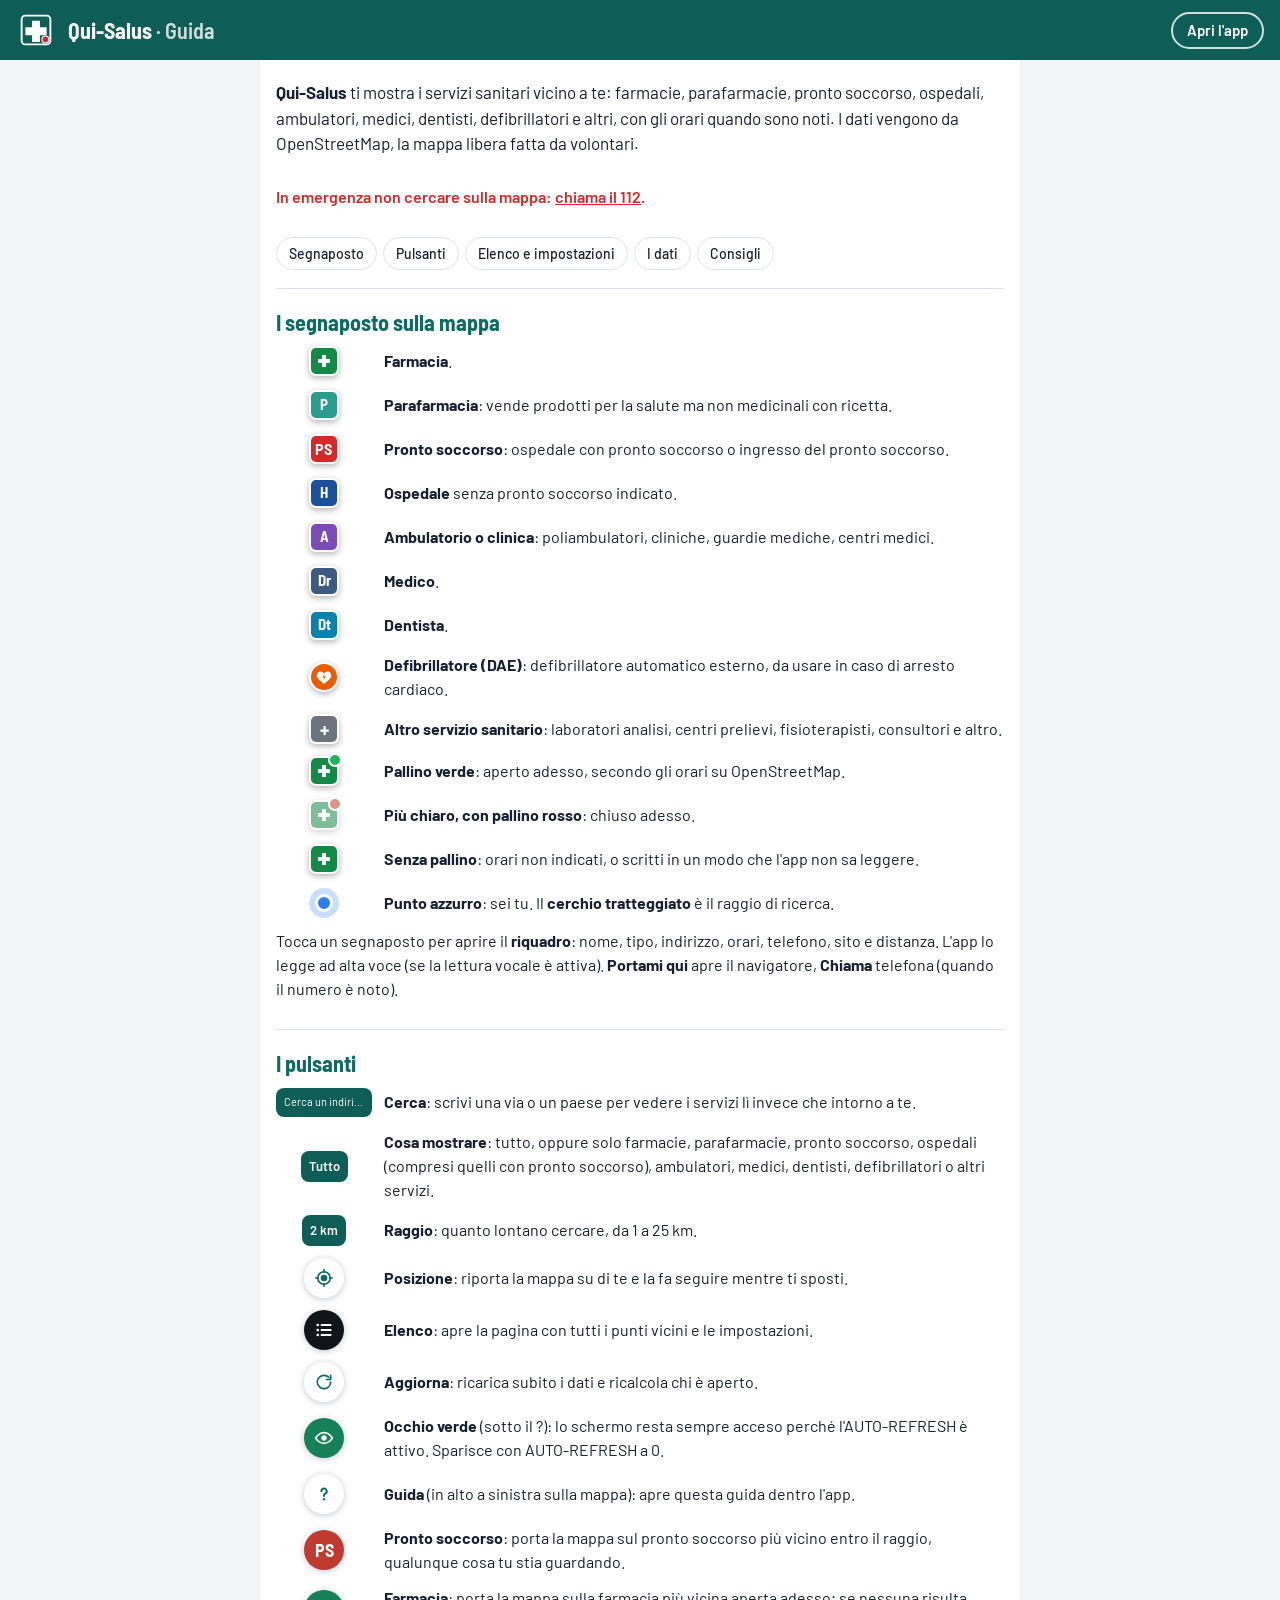
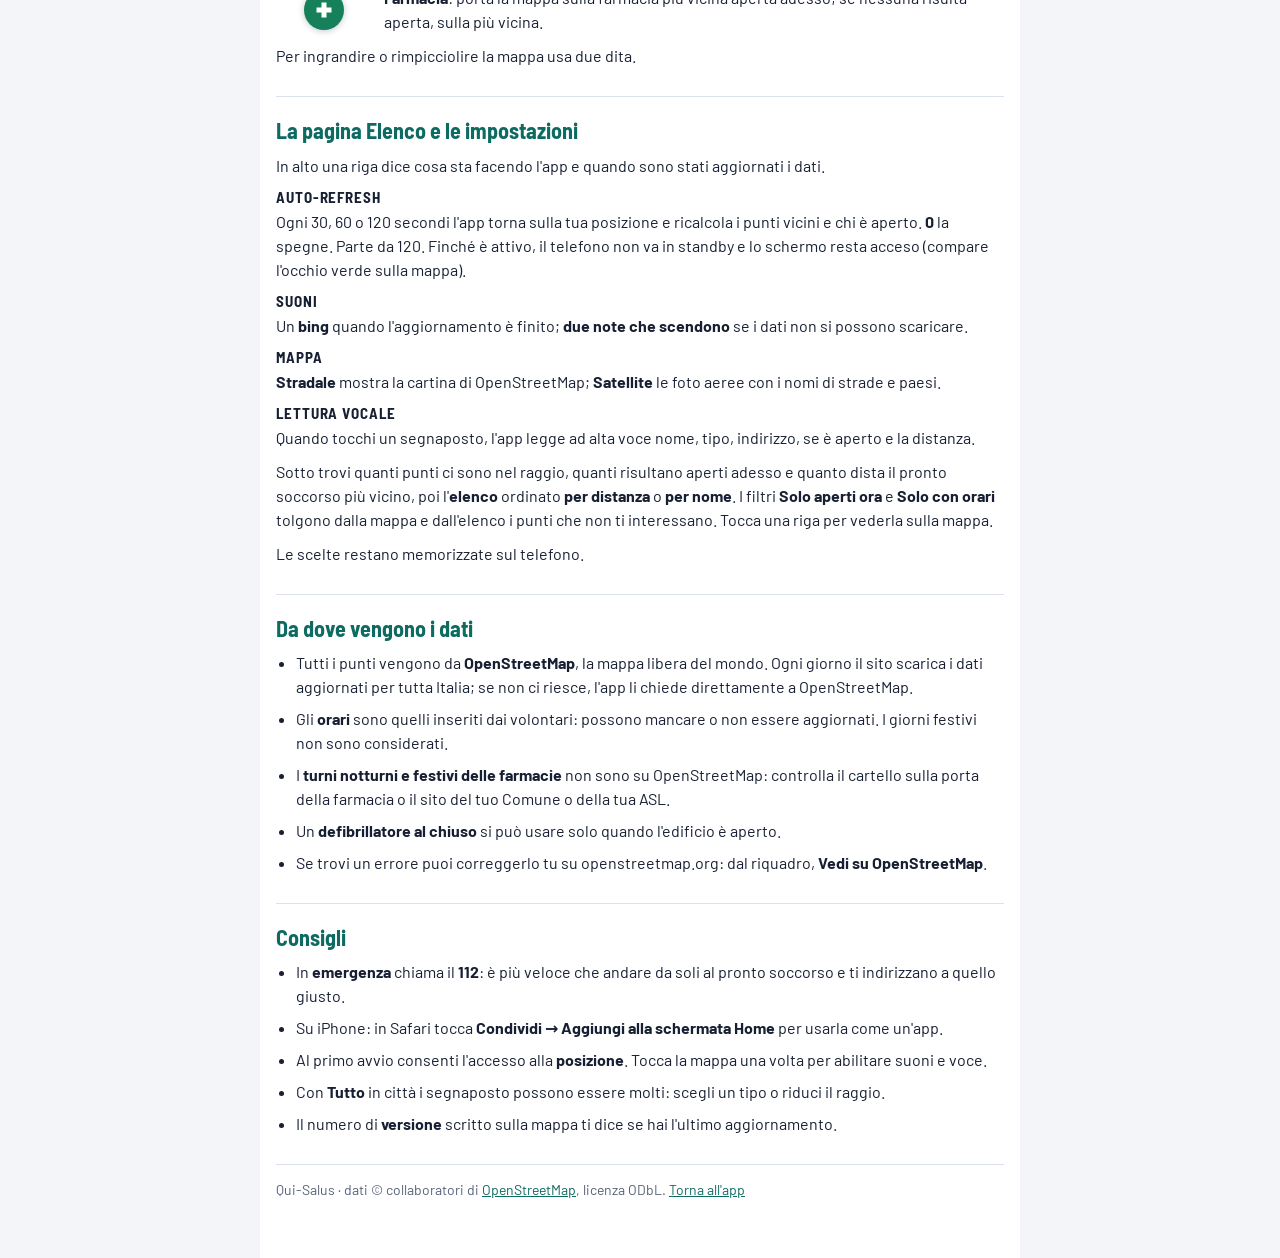
==== help.html @ 713cc24e "Qui-Salus: nuovo nome, logo PNG e pagina di guida help.html - help.html: la guida dell'app come pagi" ====
<!doctype html>
<html lang="it">
<head>
  <meta charset="utf-8">
  <meta name="viewport" content="width=device-width, initial-scale=1, viewport-fit=cover">
  <title>Qui-Salus · Guida</title>
  <meta name="description" content="Guida all'uso di Qui-Salus: farmacie, pronto soccorso, ospedali e altri servizi sanitari vicino a te, da OpenStreetMap">
  <meta name="theme-color" content="#0e5e57">
  <link rel="icon" href="icon.svg" type="image/svg+xml">
  <link rel="apple-touch-icon" href="apple-touch-icon.png">
  <link rel="preconnect" href="https://fonts.googleapis.com">
  <link rel="preconnect" href="https://fonts.gstatic.com" crossorigin>
  <link rel="stylesheet" href="https://fonts.googleapis.com/css2?family=Barlow+Semi+Condensed:wght@600;700&family=Barlow:wght@400;500;600&display=swap">
  <style>
/* Salus – stesso aspetto di Distributori: mappa a tutto schermo con pulsanti tondi,
   l'elenco è una pagina a tutto schermo. Barra verde petrolio, un colore per ogni tipo di punto. */
:root {
  --blu: #0e6b62;
  --blu-scuro: #0a4f48;
  --libero: #15805a;
  --attenzione: #b87900;
  --pieno: #c23a2f;
  --osm: #5a6a86;
  --grigio: #7a8291;
  --bg: #f3f5f9;
  --superficie: #ffffff;
  --testo: #172033;
  --testo-2: #56627a;
  --bordo: #dce2ec;
  --ombra: 0 6px 24px rgba(20, 35, 70, .16);
  --font-display: "Barlow Semi Condensed", "Arial Narrow", system-ui, sans-serif;
  --font-body: "Barlow", system-ui, -apple-system, "Segoe UI", Roboto, sans-serif;
  --r: 14px;
  --su-colore: #ffffff;
  --barra: #0e5e57;
  /* colori dei tipi di punto */
  --t-F: #138a45; --t-P: #2a9d8f; --t-S: #d62828; --t-O: #1b4f9c; --t-C: #7b4bb7;
  --t-M: #3d5a80; --t-D: #0582b0; --t-A: #e85d04; --t-X: #6c757d;
  color-scheme: light;
}
@media (prefers-color-scheme: dark) {
  :root {
    --blu: #3fb3a3;
    --blu-scuro: #2e9688;
    --libero: #3fbf8a;
    --attenzione: #e3a82d;
    --pieno: #ec6a5f;
    --osm: #93a2bf;
    --grigio: #8e97a6;
    --bg: #0f1522;
    --superficie: #182132;
    --testo: #e8edf6;
    --testo-2: #9eabc2;
    --bordo: #2a3650;
    --ombra: 0 6px 24px rgba(0, 0, 0, .45);
    --su-colore: #0c1220;
    --barra: #0b3f3a;
    color-scheme: dark;
  }
  .mappa:not(.satellite) .leaflet-tile-pane { filter: brightness(.72) contrast(1.1) saturate(.7); }
}

* { box-sizing: border-box; }
html, body { height: 100%; margin: 0; }
body {
  background: var(--bg);
  color: var(--testo);
  font: 15px/1.4 var(--font-body);
  -webkit-font-smoothing: antialiased;
}
[hidden] { display: none !important; }
.sr-only { position: absolute; width: 1px; height: 1px; overflow: hidden; clip: rect(0 0 0 0); white-space: nowrap; }
button { font: inherit; color: inherit; cursor: pointer; }
:focus-visible { outline: 3px solid var(--blu); outline-offset: 2px; }

.app { display: flex; flex-direction: column; height: 100%; }

/* ---- Barra superiore ---- */
.topbar {
  display: flex; align-items: center; gap: 10px;
  padding: calc(8px + env(safe-area-inset-top, 0px)) 16px 8px;
  background: var(--barra); color: #fff;
  z-index: 1000;
}
.brand { display: flex; align-items: center; gap: 8px; flex: none; }
.p-sign {
  display: grid; place-items: center;
  width: 34px; height: 34px; border-radius: 7px;
  border: 2px solid #fff; font: 700 24px/1 var(--font-display);
}
.brand-name { font: 700 20px/1 var(--font-display); letter-spacing: .01em; }
.cerca { flex: 1; min-width: 0; }
.cerca input, .raggio select, .carb select {
  width: 100%; height: 38px; border: 0; border-radius: 10px;
  padding: 0 12px; font: 500 15px var(--font-body);
  background: rgba(255,255,255,.16); color: #fff;
}
.cerca input::placeholder { color: rgba(255,255,255,.75); }
.cerca input:focus, .raggio select:focus, .carb select:focus { background: #fff; color: #172033; outline: none; }
.raggio select, .carb select { width: auto; padding-right: 8px; font-variant-numeric: tabular-nums; }
.raggio select option, .carb select option { color: #172033; }
.carb select { font-weight: 700; }
@media (max-width: 480px) {
  .topbar { gap: 8px; padding-left: 12px; padding-right: 12px; }
  .raggio select, .carb select { padding: 0 6px; }
}
.p-sign svg { display: block; }
@media (max-width: 480px) { .brand-name { display: none; } }

/* ---- Corpo ---- */
.corpo { position: relative; flex: 1; min-height: 0; }
.mappa { position: absolute; inset: 0; background: var(--bg); }
.filigrana {
  position: absolute; inset: 0; z-index: 850;
  overflow: hidden; pointer-events: none; user-select: none;
}
.filigrana span {
  font: 700 var(--fil-size, 64px)/1 var(--font-display);
  letter-spacing: .08em; white-space: nowrap;
  color: var(--pieno); opacity: .22;
  position: absolute; left: 50%; top: 50%;
  transform: translate(-50%, -50%) rotate(var(--fil-ang, 60deg));
}

.fab-col {
  position: absolute; right: 16px; top: 16px; z-index: 900;
  display: flex; flex-direction: column; align-items: center; gap: 12px;
}
.fab {
  position: relative;
  width: 48px; height: 48px; border-radius: 50%; border: 0;
  display: grid; place-items: center;
  background: var(--superficie); color: var(--blu); box-shadow: var(--ombra);
}
.fab-nero { background: #111418; color: #fff; box-shadow: 0 0 0 2px rgba(255,255,255,.85), var(--ombra); }
.fab-sx {
  position: absolute; left: 16px; top: 16px; z-index: 900;
  display: flex; flex-direction: column; align-items: center; gap: 12px;
}
/* Occhio verde: schermo tenuto acceso (Wake Lock) mentre l'auto-refresh è attivo */
.fab-occhio { width: 40px; height: 40px; background: var(--libero); color: #fff; }
.g-fab.occhio { background: var(--libero); color: #fff; }
.fab-azioni {
  position: absolute; left: 16px; bottom: calc(24px + env(safe-area-inset-bottom, 0px)); z-index: 900;
  display: flex; flex-direction: column; align-items: center; gap: 14px;
}
.fab-verde { width: 60px; height: 60px; background: var(--libero); color: var(--su-colore); }
.fab-rosso { width: 60px; height: 60px; background: var(--pieno); color: var(--su-colore); --rosso-icona: var(--pieno); }
.fab-blu { width: 60px; height: 60px; background: var(--blu); color: var(--su-colore); }
.fab-verde .euro { font: 700 30px/1 var(--font-display); }
.fab:disabled { opacity: .5; cursor: default; }
.badge {
  position: absolute; top: -4px; right: -4px;
  min-width: 20px; height: 20px; padding: 0 5px; border-radius: 10px;
  background: var(--libero); color: #fff; border: 2px solid #111418;
  font: 700 11px/16px var(--font-body); font-variant-numeric: tabular-nums; text-align: center;
}
.fab.gira svg { animation: gira 1s linear infinite; }
@keyframes gira { to { transform: rotate(360deg); } }

/* ---- Pagina elenco (a tutto schermo) ---- */
.pannello {
  position: fixed; inset: 0; z-index: 1500;
  display: flex; flex-direction: column;
  background: var(--superficie);
  animation: entra .2s ease-out;
}
@keyframes entra { from { transform: translateY(24px); opacity: 0; } to { transform: none; opacity: 1; } }
.pannello-testa {
  display: flex; align-items: center; justify-content: space-between; gap: 12px;
  padding: calc(10px + env(safe-area-inset-top, 0px)) 16px 10px;
  border-bottom: 1px solid var(--bordo);
}
.pannello-testa h2 { margin: 0; font: 700 24px/1.1 var(--font-display); }
.chiudi {
  width: 44px; height: 44px; border-radius: 50%; border: 0;
  display: grid; place-items: center; background: var(--bg); color: var(--testo);
}
.pannello-corpo > * { flex-shrink: 0; }
.pannello-corpo {
  flex: 1; min-height: 0; overflow-y: auto;
  display: flex; flex-direction: column; gap: 14px;
  padding: 14px 16px calc(16px + env(safe-area-inset-bottom, 0px));
  width: 100%; max-width: 640px; margin-inline: auto;
}

.stato { font-size: 13px; color: var(--testo-2); min-height: 18px; }
.auto {
  display: flex; align-items: center; justify-content: space-between; gap: 12px;
  padding: 10px 12px; border-radius: 10px; background: var(--bg);
}
.auto span { font: 700 15px/1 var(--font-display); letter-spacing: .06em; }
.auto select {
  height: 36px; padding: 0 10px; border-radius: 8px; border: 1px solid var(--bordo);
  background: var(--superficie); color: var(--testo); font: 600 15px var(--font-body);
  font-variant-numeric: tabular-nums;
}
.segn-box { display: flex; align-items: center; gap: 4px; }
.segn-box .mk.segn { position: relative; flex: none; }
.segn-eta {
  font: 700 12px/1 var(--font-body); font-variant-numeric: tabular-nums; white-space: nowrap;
  padding: 3px 6px; border-radius: 9px;
  background: var(--superficie); color: var(--libero); box-shadow: 0 1px 4px rgba(0,0,0,.25);
}
.stato.errore { color: var(--pieno); font-weight: 600; }

.sommario { display: grid; grid-template-columns: repeat(3, 1fr); gap: 8px; }
.kpi {
  display: flex; flex-direction: column; gap: 2px;
  padding: 8px 10px; border-radius: 10px; background: var(--bg);
}
.kpi b { font: 700 26px/1 var(--font-display); font-variant-numeric: tabular-nums; }
.kpi span { font-size: 11.5px; line-height: 1.2; color: var(--testo-2); }
.kpi-reale b { color: var(--libero); }
.kpi-segn b { color: var(--libero); }
.kpi-osm b { color: var(--blu); }
.kpi small { font: 600 13px var(--font-body); }

.btn {
  height: 46px; border-radius: 12px; border: 0;
  font: 600 15px var(--font-body);
  display: flex; align-items: center; justify-content: center; gap: 8px;
  padding: 0 10px; text-align: center; line-height: 1.1;
}
.btn-occupato { background: var(--bg); color: var(--testo); border: 1px solid var(--bordo); }
.btn:disabled { opacity: .5; cursor: default; }

.filtri { display: flex; gap: 6px; flex-wrap: wrap; }
.chip {
  border: 1px solid var(--bordo); background: transparent;
  border-radius: 999px; padding: 5px 12px; font-size: 13.5px; font-weight: 500;
}
.chip[aria-pressed="true"] { background: var(--blu); border-color: var(--blu); color: var(--su-colore); }
.filtri .sep { width: 1px; background: var(--bordo); margin: 2px 4px; }

/* ---- Lista ---- */
.lista { list-style: none; margin: 0; padding: 0; }
.voce {
  display: grid; grid-template-columns: 80px 1fr auto; gap: 12px; align-items: center;
  padding: 10px 4px; border-bottom: 1px solid var(--bordo); cursor: pointer;
}
.voce:hover { background: var(--bg); }
.voce:last-child { border-bottom: 0; }
.icona {
  width: 40px; height: 40px; border-radius: 9px; justify-self: center;
  display: grid; place-items: center;
  font: 700 20px/1 var(--font-display); color: var(--su-colore); background: var(--osm);
}
.icona.libero { background: var(--libero); }
.icona.quasi-pieno { background: var(--attenzione); }
.icona.pieno { background: var(--pieno); }
.icona.parcheggio, .icona.blu { background: var(--blu); }
.icona.largo { width: 80px; height: 40px; }
.icona.prezzo { width: 80px; height: 40px; font-size: 21px; font-variant-numeric: tabular-nums; }
.icona.economico { background: var(--libero); }
.icona.medio { background: var(--attenzione); }
.icona.caro { background: var(--pieno); }
.icona.nd { background: var(--grigio); }
.icona.vecchio { opacity: .6; }
.icona.verde { background: var(--libero); }
.icona.segnalato { background: var(--libero); border-radius: 50%; }
.icona .num { font-size: 17px; font-variant-numeric: tabular-nums; }
.voce-testo { min-width: 0; }
.voce-titolo { font-weight: 600; white-space: nowrap; overflow: hidden; text-overflow: ellipsis; }
.voce-meta { font-size: 13px; color: var(--testo-2); display: flex; flex-wrap: wrap; gap: 2px 10px; }
.tag { font-size: 12px; font-weight: 600; }
.tag.gratis { color: var(--libero); }
.tag.reale { color: var(--libero); }
.tag.pieno { color: var(--pieno); }
.tag.quasi-pieno { color: var(--attenzione); }
.tag.vecchio { color: var(--pieno); }
.tag.autostrada { color: #fff; background: #1f7a3f; padding: 0 6px; border-radius: 4px; }
.voce-dist { text-align: right; font-variant-numeric: tabular-nums; }
.voce-dist b { display: block; font: 700 17px/1.1 var(--font-display); }
.voce-dist small { color: var(--testo-2); font-size: 12px; }
.vuoto { padding: 18px 4px; color: var(--testo-2); font-size: 14px; }

.fonti { font-size: 11.5px; color: var(--testo-2); line-height: 1.35; }
.fonti a { color: inherit; }

/* ---- Marker sulla mappa ---- */
.mk {
  display: grid; place-items: center;
  width: 30px; height: 30px; border-radius: 7px;
  font: 700 16px/1 var(--font-display); color: #fff;
  background: var(--blu); border: 2px solid #fff;
  box-shadow: 0 2px 6px rgba(0,0,0,.3);
}
.mk.reale { width: auto; min-width: 30px; padding: 0 5px; font-variant-numeric: tabular-nums; }
.mk.blu { background: var(--blu); }
.mk.largo { width: 60px; height: 30px; }
.mk.verde { background: var(--libero); }
.mk.libero { background: var(--libero); }
.mk.quasi-pieno { background: var(--attenzione); }
.mk.pieno { background: var(--pieno); }
.mk.stallo { width: 14px; height: 14px; border-radius: 3px; border-width: 1.5px; font-size: 0; }
/* Distributori: rettangolo con il prezzo, colore per fascia di prezzo in zona */
.mk.prezzo { width: auto; min-width: 58px; height: 30px; padding: 0 6px; font-size: 17px; font-variant-numeric: tabular-nums; }
.mk.economico { background: var(--libero); }
.mk.medio { background: var(--attenzione); }
.mk.caro { background: var(--pieno); }
.mk.nd { width: 18px; height: 18px; border-radius: 5px; background: var(--grigio); font-size: 0; }
.mk.vecchio { border-style: dashed; opacity: .7; }
.mk.top { box-shadow: 0 0 0 3px var(--libero), 0 2px 8px rgba(0,0,0,.4); }
.mk.segn { width: 22px; height: 22px; border-radius: 50%; font-size: 0; background: var(--libero); }
.mk.segn.occupato { background: var(--pieno); }
.mk.segn.libero::after {
  content: ""; position: absolute; width: 22px; height: 22px; border-radius: 50%;
  border: 2px solid var(--libero); animation: pulsa 2s ease-out infinite;
}
@keyframes pulsa { from { transform: scale(1); opacity: .9; } to { transform: scale(2.2); opacity: 0; } }
.io {
  width: 18px; height: 18px; border-radius: 50%;
  background: #2f7cf6; border: 3px solid #fff; box-shadow: 0 0 0 6px rgba(47,124,246,.25);
}

.leaflet-popup-content { font: 20px/1.35 var(--font-body); margin: 16px 18px; }
.leaflet-container a.leaflet-popup-close-button {
  width: 44px; height: 44px; font: 400 34px/42px var(--font-body); color: var(--testo-2);
}
.leaflet-popup-content-wrapper { border-radius: 16px; }
.leaflet-popup-content-wrapper, .leaflet-popup-tip { background: var(--superficie); color: var(--testo); }
.pop h3 { margin: 0 40px 6px 0; font: 700 26px/1.15 var(--font-display); color: var(--testo); }
.pop p { margin: 4px 0; color: var(--testo-2); }
.pop a { color: var(--blu); font-weight: 600; }
.pop .pop-prezzo { margin: 8px 0; color: var(--testo); }
.pop .pop-prezzo b { font: 700 34px/1 var(--font-display); font-variant-numeric: tabular-nums; }
.pop .pop-prezzo.economico b { color: var(--libero); }
.pop .pop-prezzo.medio b { color: var(--attenzione); }
.pop .pop-prezzo.caro b { color: var(--pieno); }
.pop .avviso { color: var(--pieno); font-weight: 600; }
.pop-tab { width: 100%; border-collapse: collapse; font-size: 17px; margin: 6px 0; font-variant-numeric: tabular-nums; }
.pop-tab th { text-align: left; font: 700 13px var(--font-body); color: var(--testo-2); padding: 2px 4px; }
.pop-tab td { padding: 4px; border-top: 1px solid var(--bordo); color: var(--testo); }
.pop-tab td:not(:first-child), .pop-tab th:not(:first-child) { text-align: right; }
.pop-tab tr.scelto td { font-weight: 700; }
.pop .fonte { font-size: 14px; }
.pop .pop-vai {
  display: block; margin-top: 14px; padding: 14px 16px; border-radius: 12px;
  background: var(--blu); color: var(--su-colore); text-align: center; text-decoration: none;
  font: 700 20px/1.1 var(--font-body);
}

/* ---- Toast ---- */
.toast {
  position: fixed; left: 50%; bottom: calc(176px + env(safe-area-inset-bottom, 0px)); transform: translateX(-50%);
  z-index: 2000; max-width: calc(100% - 32px);
  background: var(--testo); color: var(--bg);
  padding: 10px 16px; border-radius: 10px; font-weight: 500; box-shadow: var(--ombra);
}

@media (prefers-reduced-motion: reduce) {
  .mk.segn.libero::after, .fab.gira svg { animation: none; }
  .pannello { animation: none; }
}

/* ---- Guida ---- */
.pannello.guida { z-index: 1600; }
.guida-corpo { gap: 18px; font-size: 16px; line-height: 1.5; }
.guida-corpo h3 { margin: 6px 0 10px; font: 700 22px/1.2 var(--font-display); color: var(--blu); }
.guida-corpo p { margin: 0 0 10px; }
.guida-corpo section { scroll-margin-top: 12px; border-top: 1px solid var(--bordo); padding-top: 14px; }
.g-intro { font-size: 17px; }
.g-versione { color: var(--testo-2); font-size: 13px; }
.g-indice { display: flex; flex-wrap: wrap; gap: 6px; }
.g-indice a {
  border: 1px solid var(--bordo); border-radius: 999px; padding: 5px 12px;
  color: var(--testo); text-decoration: none; font-size: 14px; font-weight: 500;
}
.g-lista { list-style: none; margin: 0 0 10px; padding: 0; display: flex; flex-direction: column; gap: 12px; }
.g-lista li { display: grid; grid-template-columns: 96px 1fr; gap: 12px; align-items: center; }
.g-lista li > div { min-width: 0; }
.g-segno { display: flex; justify-content: center; align-items: center; min-height: 32px; }
.g-segno .mk { position: relative; }
.g-linea { display: block; width: 64px; height: 6px; border-radius: 3px; background: #1b4f9c; opacity: .6; }
.g-barra {
  display: block; max-width: 96px; padding: 6px 8px; border-radius: 8px; background: var(--barra); color: #fff;
  font-size: 11px; white-space: nowrap; overflow: hidden; text-overflow: ellipsis;
}
.g-barra.corto { font-size: 13px; font-weight: 600; }
.g-fab {
  width: 40px; height: 40px; border-radius: 50%; display: grid; place-items: center;
  background: var(--superficie); color: var(--blu); box-shadow: 0 1px 6px rgba(20,35,70,.25);
}
.g-fab.nero { background: #111418; color: #fff; }
.g-fab.verde { background: var(--libero); color: var(--su-colore); }
.g-fab.rosso { background: var(--pieno); color: var(--su-colore); }
.g-fab.blu { background: var(--blu); color: var(--su-colore); }
.g-def { margin: 0 0 10px; }
.g-def dt { font: 700 15px/1.2 var(--font-display); letter-spacing: .06em; margin-top: 10px; }
.g-def dd { margin: 4px 0 0; }
.g-punti { margin: 0 0 10px; padding-left: 20px; display: flex; flex-direction: column; gap: 8px; }
.link-guida {
  align-self: flex-start; border: 0; background: none; padding: 4px 0;
  color: var(--blu); font-weight: 600; font-size: 15px;
}

/* ---- Salus ---- */
.fab-rosso .sigla { font: 700 24px/1 var(--font-display); letter-spacing: .02em; }
.fab-verde, .fab-rosso { color: #fff; }
.fab-azioni .fab-verde { background: var(--t-F); }
.fab-azioni .fab-rosso { background: var(--t-S); }
.emergenza {
  display: block; padding: 10px 12px; border-radius: 10px; text-align: center;
  background: var(--t-S); color: #fff; text-decoration: none; font-weight: 600; font-size: 16px;
}
.emergenza b { font: 700 20px/1 var(--font-display); }
.kpi-ps b { color: var(--t-S); }
.kpi-reale small { font: 500 11px var(--font-body); }

/* Segnaposto: quadratino col colore del tipo e un simbolo; pallino verde aperto, rosso chiuso */
.mk[class*="tipo-"] { position: relative; background: var(--mk-sfondo); font-size: 15px; }
.mk.tipo-F { --mk-sfondo: var(--t-F); }
.mk.tipo-P { --mk-sfondo: var(--t-P); }
.mk.tipo-S { --mk-sfondo: var(--t-S); }
.mk.tipo-O { --mk-sfondo: var(--t-O); }
.mk.tipo-C { --mk-sfondo: var(--t-C); }
.mk.tipo-M { --mk-sfondo: var(--t-M); }
.mk.tipo-D { --mk-sfondo: var(--t-D); }
.mk.tipo-A { --mk-sfondo: var(--t-A); border-radius: 50%; }
.mk.tipo-X { --mk-sfondo: var(--t-X); font-size: 20px; }
.mk.largo { width: auto; min-width: 30px; padding: 0 4px; }
.mk.tipo-S { font-size: 16px; letter-spacing: .02em; }
.mk svg { display: block; }
.mk.aperto::after, .mk.chiuso::after {
  content: ""; position: absolute; top: -5px; right: -5px;
  width: 10px; height: 10px; border-radius: 50%; border: 2px solid #fff;
  background: #22b45a;
}
.mk.chiuso { opacity: .55; }
.mk.chiuso::after { background: var(--pieno); }
.mk.chiuso:hover { opacity: 1; }

.icona-tipo { display: grid; place-items: center; }
.icona-tipo .mk { width: 36px; height: 36px; font-size: 17px; }
.icona-tipo .mk.largo { width: auto; min-width: 36px; }
.voce { grid-template-columns: 48px 1fr auto; }
.tag.aperto { color: var(--libero); }
.tag.chiuso { color: var(--pieno); }

.pop .pop-tipo { margin: 0 0 6px; font-weight: 600; color: var(--testo); }
.pop .pop-apertura { font-weight: 700; font-size: 19px; }
.pop .pop-apertura.aperto { color: var(--libero); }
.pop .pop-apertura.chiuso { color: var(--pieno); }
.pop-orari { display: flex; flex-direction: column; margin: 6px 0; font-size: 16px; color: var(--testo); }
.pop-orari b { font: 700 13px var(--font-body); color: var(--testo-2); text-transform: uppercase; letter-spacing: .04em; }
.pop-pulsanti { display: flex; gap: 8px; margin-top: 14px; }
.pop .pop-pulsanti .pop-vai { flex: 1; margin-top: 0; }
.pop .pop-chiama { background: var(--libero); }
.pop .avviso a { color: inherit; }
.g-avviso { font-weight: 600; color: var(--t-S); }
.g-avviso a { color: inherit; }

/* ---- Pagina guida a sé stante ---- */
html, body { height: auto; }
.h-testa {
  position: sticky; top: 0; z-index: 10;
  display: flex; align-items: center; gap: 12px;
  padding: calc(10px + env(safe-area-inset-top, 0px)) 16px 10px;
  background: var(--barra); color: #fff;
}
.h-testa .h-logo { width: 40px; height: 40px; flex: none; }
.h-testa .h-logo svg { width: 100%; height: 100%; display: block; }
.h-testa h1 { margin: 0; flex: 1; font: 700 22px/1.1 var(--font-display); }
.h-testa h1 span { font-weight: 600; opacity: .8; }
.h-app {
  color: #fff; text-decoration: none; font-weight: 600; font-size: 15px;
  border: 2px solid rgba(255,255,255,.8); border-radius: 999px; padding: 6px 14px; white-space: nowrap;
}
.h-corpo {
  max-width: 760px; margin: 0 auto; padding: 20px 16px 48px;
  background: var(--superficie); min-height: 100vh;
  display: flex; flex-direction: column;
}
.h-piede { border-top: 1px solid var(--bordo); padding-top: 14px; color: var(--testo-2); font-size: 14px; }
.h-piede a { color: var(--blu); }
@media (max-width: 420px) { .g-lista li { grid-template-columns: 72px 1fr; } }
  </style>
</head>
<body>
  <header class="h-testa">
    <span class="h-logo" aria-hidden="true"><svg xmlns="http://www.w3.org/2000/svg" viewBox="0 0 512 512"><rect width="512" height="512" rx="96" fill="#0e5e57"/><rect x="72" y="72" width="368" height="368" rx="48" fill="none" stroke="#fff" stroke-width="24"/><path d="M206 136h100v86h86v100h-86v86H206v-86h-86V222h86z" fill="#fff"/><circle cx="376" cy="376" r="44" fill="#d62828" stroke="#fff" stroke-width="14"/></svg></span>
    <h1>Qui-Salus <span>· Guida</span></h1>
    <a class="h-app" href="./">Apri l'app</a>
  </header>
  <main class="h-corpo guida-corpo">

        <p class="g-intro"><b>Qui-Salus</b> ti mostra i servizi sanitari vicino a te: farmacie, parafarmacie, pronto soccorso,
          ospedali, ambulatori, medici, dentisti, defibrillatori e altri, con gli orari quando sono noti.
          I dati vengono da OpenStreetMap, la mappa libera fatta da volontari.</p>
        <p class="g-avviso">In emergenza non cercare sulla mappa: <a href="tel:112">chiama il 112</a>.</p>
        

        <nav class="g-indice" aria-label="Argomenti">
          <a href="#g-mappa">Segnaposto</a><a href="#g-pulsanti">Pulsanti</a><a href="#g-elenco">Elenco e impostazioni</a>
          <a href="#g-dati">I dati</a><a href="#g-consigli">Consigli</a>
        </nav>

        <section id="g-mappa">
          <h3>I segnaposto sulla mappa</h3>
          <ul class="g-lista" id="g-legenda"><li><span class="g-segno"><span class="mk tipo-F"><svg viewBox="0 0 24 24" width="16" height="16" aria-hidden="true"><path d="M9 3h6v6h6v6h-6v6H9v-6H3V9h6z" fill="currentColor"/></svg></span></span><div><b>Farmacia</b>.</div></li><li><span class="g-segno"><span class="mk tipo-P">P</span></span><div><b>Parafarmacia</b>: vende prodotti per la salute ma non medicinali con ricetta.</div></li><li><span class="g-segno"><span class="mk tipo-S largo">PS</span></span><div><b>Pronto soccorso</b>: ospedale con pronto soccorso o ingresso del pronto soccorso.</div></li><li><span class="g-segno"><span class="mk tipo-O">H</span></span><div><b>Ospedale</b> senza pronto soccorso indicato.</div></li><li><span class="g-segno"><span class="mk tipo-C">A</span></span><div><b>Ambulatorio o clinica</b>: poliambulatori, cliniche, guardie mediche, centri medici.</div></li><li><span class="g-segno"><span class="mk tipo-M largo">Dr</span></span><div><b>Medico</b>.</div></li><li><span class="g-segno"><span class="mk tipo-D largo">Dt</span></span><div><b>Dentista</b>.</div></li><li><span class="g-segno"><span class="mk tipo-A"><svg viewBox="0 0 24 24" width="18" height="18" aria-hidden="true"><path d="M12 21s-7.5-4.6-9.3-9.4C1.4 8.2 3.6 4.5 7.2 4.5c2 0 3.6 1.1 4.8 2.7 1.2-1.6 2.8-2.7 4.8-2.7 3.6 0 5.8 3.7 4.5 7.1C19.5 16.4 12 21 12 21Z" fill="currentColor"/><path d="M12.8 7.5 9.6 12.6h2.6l-1 4.2 3.4-5.4H12l.8-3.9Z" style="fill:var(--mk-sfondo,#e85d04)"/></svg></span></span><div><b>Defibrillatore (DAE)</b>: defibrillatore automatico esterno, da usare in caso di arresto cardiaco.</div></li><li><span class="g-segno"><span class="mk tipo-X">+</span></span><div><b>Altro servizio sanitario</b>: laboratori analisi, centri prelievi, fisioterapisti, consultori e altro.</div></li></ul>
          <ul class="g-lista">
            <li><span class="g-segno"><span class="mk tipo-F aperto"><svg viewBox="0 0 24 24" width="16" height="16" aria-hidden="true"><path d="M9 3h6v6h6v6h-6v6H9v-6H3V9h6z" fill="currentColor"/></svg></span></span><div><b>Pallino verde</b>: aperto adesso, secondo gli orari su OpenStreetMap.</div></li>
            <li><span class="g-segno"><span class="mk tipo-F chiuso"><svg viewBox="0 0 24 24" width="16" height="16" aria-hidden="true"><path d="M9 3h6v6h6v6h-6v6H9v-6H3V9h6z" fill="currentColor"/></svg></span></span><div><b>Più chiaro, con pallino rosso</b>: chiuso adesso.</div></li>
            <li><span class="g-segno"><span class="mk tipo-F"><svg viewBox="0 0 24 24" width="16" height="16" aria-hidden="true"><path d="M9 3h6v6h6v6h-6v6H9v-6H3V9h6z" fill="currentColor"/></svg></span></span><div><b>Senza pallino</b>: orari non indicati, o scritti in un modo che l'app non sa leggere.</div></li>
            <li><span class="g-segno"><span class="io"></span></span><div><b>Punto azzurro</b>: sei tu. Il <b>cerchio tratteggiato</b> è il raggio di ricerca.</div></li>
          </ul>
          <p>Tocca un segnaposto per aprire il <b>riquadro</b>: nome, tipo, indirizzo, orari, telefono, sito e distanza.
            L'app lo legge ad alta voce (se la lettura vocale è attiva). <b>Portami qui</b> apre il navigatore,
            <b>Chiama</b> telefona (quando il numero è noto).</p>
        </section>

        <section id="g-pulsanti">
          <h3>I pulsanti</h3>
          <ul class="g-lista">
            <li><span class="g-segno"><span class="g-barra">Cerca un indirizzo…</span></span><div><b>Cerca</b>: scrivi una via o un paese per vedere i servizi lì invece che intorno a te.</div></li>
            <li><span class="g-segno"><span class="g-barra corto">Tutto</span></span><div><b>Cosa mostrare</b>: tutto, oppure solo farmacie, parafarmacie, pronto soccorso, ospedali (compresi quelli con pronto soccorso), ambulatori, medici, dentisti, defibrillatori o altri servizi.</div></li>
            <li><span class="g-segno"><span class="g-barra corto">2 km</span></span><div><b>Raggio</b>: quanto lontano cercare, da 1 a 25 km.</div></li>
            <li><span class="g-segno"><span class="g-fab"><svg viewBox="0 0 24 24" width="20" height="20" aria-hidden="true"><circle cx="12" cy="12" r="4" fill="currentColor"/><path d="M12 2v3M12 19v3M2 12h3M19 12h3" stroke="currentColor" stroke-width="2" stroke-linecap="round"/><circle cx="12" cy="12" r="7.5" fill="none" stroke="currentColor" stroke-width="2"/></svg></span></span><div><b>Posizione</b>: riporta la mappa su di te e la fa seguire mentre ti sposti.</div></li>
            <li><span class="g-segno"><span class="g-fab nero"><svg viewBox="0 0 24 24" width="20" height="20" aria-hidden="true"><path d="M9 6h11M9 12h11M9 18h11" stroke="currentColor" stroke-width="2.2" stroke-linecap="round"/><circle cx="4.5" cy="6" r="1.6" fill="currentColor"/><circle cx="4.5" cy="12" r="1.6" fill="currentColor"/><circle cx="4.5" cy="18" r="1.6" fill="currentColor"/></svg></span></span><div><b>Elenco</b>: apre la pagina con tutti i punti vicini e le impostazioni.</div></li>
            <li><span class="g-segno"><span class="g-fab"><svg viewBox="0 0 24 24" width="20" height="20" aria-hidden="true"><path d="M20 12a8 8 0 1 1-2.34-5.66M20 4v5h-5" fill="none" stroke="currentColor" stroke-width="2" stroke-linecap="round" stroke-linejoin="round"/></svg></span></span><div><b>Aggiorna</b>: ricarica subito i dati e ricalcola chi è aperto.</div></li>
            <li><span class="g-segno"><span class="g-fab occhio"><svg viewBox="0 0 24 24" width="20" height="20" aria-hidden="true"><path d="M2 12s3.6-6.5 10-6.5S22 12 22 12s-3.6 6.5-10 6.5S2 12 2 12Z" fill="none" stroke="currentColor" stroke-width="2" stroke-linejoin="round"/><circle cx="12" cy="12" r="3.2" fill="currentColor"/></svg></span></span><div><b>Occhio verde</b> (sotto il ?): lo schermo resta sempre acceso perché l'AUTO-REFRESH è attivo. Sparisce con AUTO-REFRESH a 0.</div></li>
            <li><span class="g-segno"><span class="g-fab"><svg viewBox="0 0 24 24" width="22" height="22" aria-hidden="true"><path d="M9.2 9a2.9 2.9 0 1 1 4.1 2.6c-.8.4-1.3 1.1-1.3 2v.6" fill="none" stroke="currentColor" stroke-width="2.2" stroke-linecap="round"/><circle cx="12" cy="17.6" r="1.3" fill="currentColor"/></svg></span></span><div><b>Guida</b> (in alto a sinistra sulla mappa): apre questa guida dentro l'app.</div></li>
            <li><span class="g-segno"><span class="g-fab rosso"><b style="font:700 18px/1 var(--font-display)">PS</b></span></span><div><b>Pronto soccorso</b>: porta la mappa sul pronto soccorso più vicino entro il raggio, qualunque cosa tu stia guardando.</div></li>
            <li><span class="g-segno"><span class="g-fab verde"><svg viewBox="0 0 24 24" width="20" height="20" aria-hidden="true"><path d="M9 3h6v6h6v6h-6v6H9v-6H3V9h6z" fill="currentColor"/></svg></span></span><div><b>Farmacia</b>: porta la mappa sulla farmacia più vicina aperta adesso; se nessuna risulta aperta, sulla più vicina.</div></li>
          </ul>
          <p>Per ingrandire o rimpicciolire la mappa usa due dita.</p>
        </section>

        <section id="g-elenco">
          <h3>La pagina Elenco e le impostazioni</h3>
          <p>In alto una riga dice cosa sta facendo l'app e quando sono stati aggiornati i dati.</p>
          <dl class="g-def">
            <dt>AUTO-REFRESH</dt>
            <dd>Ogni 30, 60 o 120 secondi l'app torna sulla tua posizione e ricalcola i punti vicini e chi è aperto. <b>0</b> la spegne. Parte da 120.
              Finché è attivo, il telefono non va in standby e lo schermo resta acceso (compare l'occhio verde sulla mappa).</dd>
            <dt>SUONI</dt>
            <dd>Un <b>bing</b> quando l'aggiornamento è finito; <b>due note che scendono</b> se i dati non si possono scaricare.</dd>
            <dt>MAPPA</dt>
            <dd><b>Stradale</b> mostra la cartina di OpenStreetMap; <b>Satellite</b> le foto aeree con i nomi di strade e paesi.</dd>
            <dt>LETTURA VOCALE</dt>
            <dd>Quando tocchi un segnaposto, l'app legge ad alta voce nome, tipo, indirizzo, se è aperto e la distanza.</dd>
          </dl>
          <p>Sotto trovi quanti punti ci sono nel raggio, quanti risultano aperti adesso e quanto dista il pronto soccorso più vicino,
            poi l'<b>elenco</b> ordinato <b>per distanza</b> o <b>per nome</b>. I filtri <b>Solo aperti ora</b> e <b>Solo con orari</b>
            tolgono dalla mappa e dall'elenco i punti che non ti interessano. Tocca una riga per vederla sulla mappa.</p>
          <p>Le scelte restano memorizzate sul telefono.</p>
        </section>

        <section id="g-dati">
          <h3>Da dove vengono i dati</h3>
          <ul class="g-punti">
            <li>Tutti i punti vengono da <b>OpenStreetMap</b>, la mappa libera del mondo. Ogni giorno il sito scarica i dati aggiornati
              per tutta Italia; se non ci riesce, l'app li chiede direttamente a OpenStreetMap.</li>
            <li>Gli <b>orari</b> sono quelli inseriti dai volontari: possono mancare o non essere aggiornati. I giorni festivi non sono considerati.</li>
            <li>I <b>turni notturni e festivi delle farmacie</b> non sono su OpenStreetMap: controlla il cartello sulla porta della farmacia o il sito del tuo Comune o della tua ASL.</li>
            <li>Un <b>defibrillatore al chiuso</b> si può usare solo quando l'edificio è aperto.</li>
            <li>Se trovi un errore puoi correggerlo tu su openstreetmap.org: dal riquadro, <b>Vedi su OpenStreetMap</b>.</li>
          </ul>
        </section>

        <section id="g-consigli">
          <h3>Consigli</h3>
          <ul class="g-punti">
            <li>In <b>emergenza</b> chiama il <b>112</b>: è più veloce che andare da soli al pronto soccorso e ti indirizzano a quello giusto.</li>
            <li>Su iPhone: in Safari tocca <b>Condividi → Aggiungi alla schermata Home</b> per usarla come un'app.</li>
            <li>Al primo avvio consenti l'accesso alla <b>posizione</b>. Tocca la mappa una volta per abilitare suoni e voce.</li>
            <li>Con <b>Tutto</b> in città i segnaposto possono essere molti: scegli un tipo o riduci il raggio.</li>
            <li>Il numero di <b>versione</b> scritto sulla mappa ti dice se hai l'ultimo aggiornamento.</li>
          </ul>
        </section>
    <footer class="h-piede">
      <p>Qui-Salus · dati © collaboratori di <a href="https://www.openstreetmap.org/copyright">OpenStreetMap</a>, licenza ODbL.
        <a href="./">Torna all'app</a></p>
    </footer>
  </main>
</body>
</html>
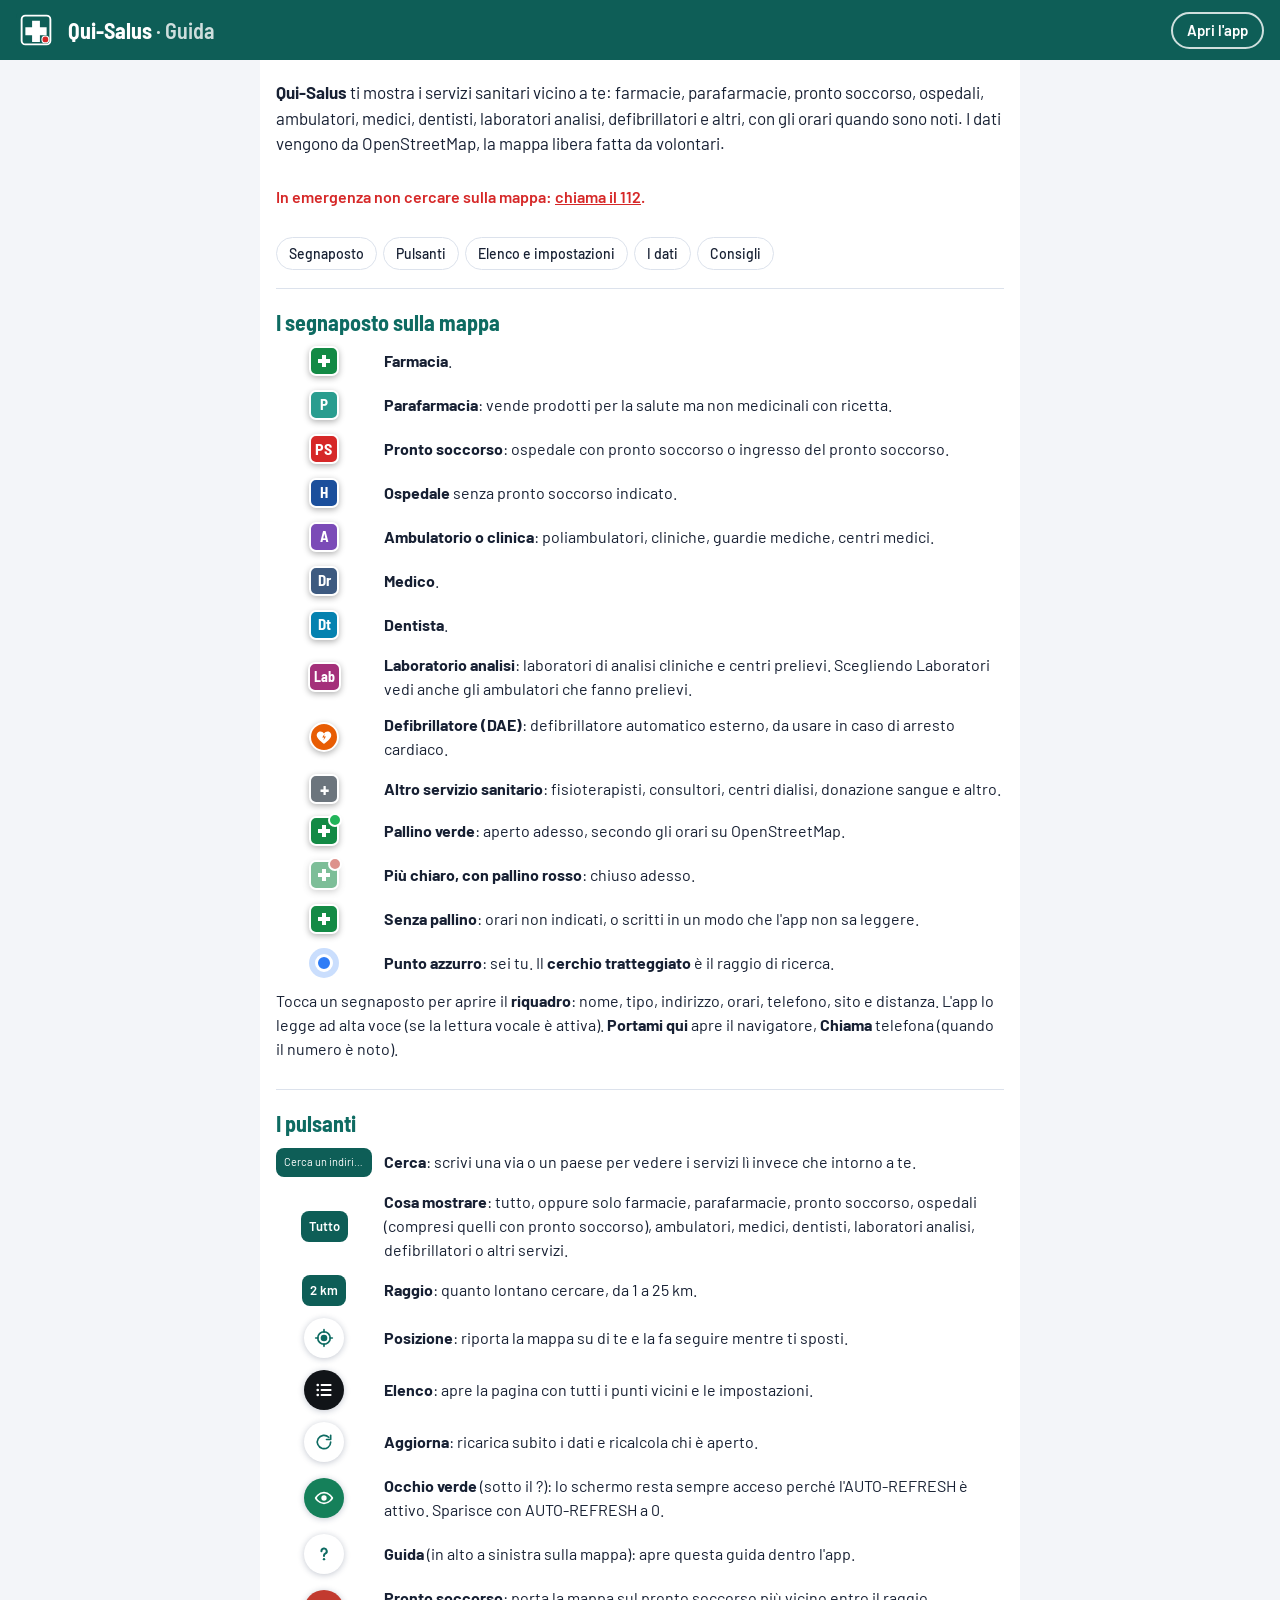
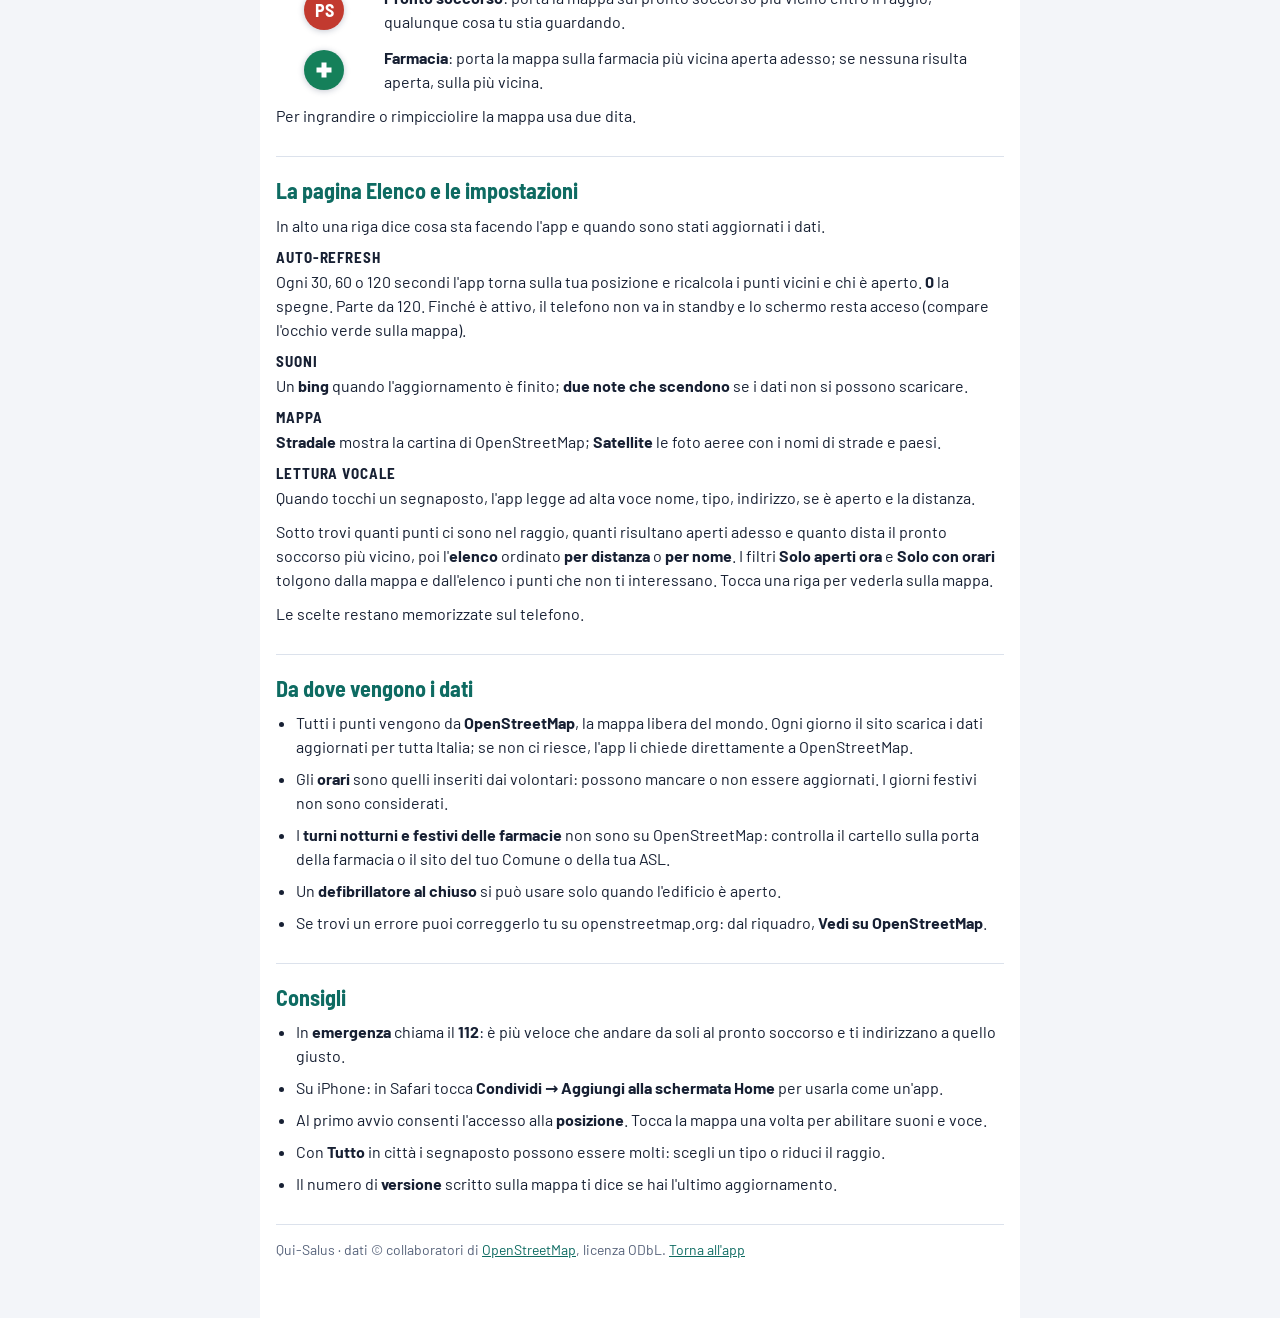
==== commit e055cad3: "Unisce Qui-Salus (nome, icone PNG, help.html) e aggiorna la guida con i laboratori Co-Authored-By: C" ====
--- a/help.html
+++ b/help.html
@@ -35,7 +35,7 @@
   --barra: #0e5e57;
   /* colori dei tipi di punto */
   --t-F: #138a45; --t-P: #2a9d8f; --t-S: #d62828; --t-O: #1b4f9c; --t-C: #7b4bb7;
-  --t-M: #3d5a80; --t-D: #0582b0; --t-A: #e85d04; --t-X: #6c757d;
+  --t-M: #3d5a80; --t-D: #0582b0; --t-A: #e85d04; --t-L: #a4307a; --t-X: #6c757d;
   color-scheme: light;
 }
 @media (prefers-color-scheme: dark) {
@@ -417,6 +417,7 @@
 .mk.tipo-C { --mk-sfondo: var(--t-C); }
 .mk.tipo-M { --mk-sfondo: var(--t-M); }
 .mk.tipo-D { --mk-sfondo: var(--t-D); }
+.mk.tipo-L { --mk-sfondo: var(--t-L); font-size: 14px; }
 .mk.tipo-A { --mk-sfondo: var(--t-A); border-radius: 50%; }
 .mk.tipo-X { --mk-sfondo: var(--t-X); font-size: 20px; }
 .mk.largo { width: auto; min-width: 30px; padding: 0 4px; }
@@ -486,7 +487,7 @@
   <main class="h-corpo guida-corpo">
 
         <p class="g-intro"><b>Qui-Salus</b> ti mostra i servizi sanitari vicino a te: farmacie, parafarmacie, pronto soccorso,
-          ospedali, ambulatori, medici, dentisti, defibrillatori e altri, con gli orari quando sono noti.
+          ospedali, ambulatori, medici, dentisti, laboratori analisi, defibrillatori e altri, con gli orari quando sono noti.
           I dati vengono da OpenStreetMap, la mappa libera fatta da volontari.</p>
         <p class="g-avviso">In emergenza non cercare sulla mappa: <a href="tel:112">chiama il 112</a>.</p>
         
@@ -498,7 +499,7 @@
 
         <section id="g-mappa">
           <h3>I segnaposto sulla mappa</h3>
-          <ul class="g-lista" id="g-legenda"><li><span class="g-segno"><span class="mk tipo-F"><svg viewBox="0 0 24 24" width="16" height="16" aria-hidden="true"><path d="M9 3h6v6h6v6h-6v6H9v-6H3V9h6z" fill="currentColor"/></svg></span></span><div><b>Farmacia</b>.</div></li><li><span class="g-segno"><span class="mk tipo-P">P</span></span><div><b>Parafarmacia</b>: vende prodotti per la salute ma non medicinali con ricetta.</div></li><li><span class="g-segno"><span class="mk tipo-S largo">PS</span></span><div><b>Pronto soccorso</b>: ospedale con pronto soccorso o ingresso del pronto soccorso.</div></li><li><span class="g-segno"><span class="mk tipo-O">H</span></span><div><b>Ospedale</b> senza pronto soccorso indicato.</div></li><li><span class="g-segno"><span class="mk tipo-C">A</span></span><div><b>Ambulatorio o clinica</b>: poliambulatori, cliniche, guardie mediche, centri medici.</div></li><li><span class="g-segno"><span class="mk tipo-M largo">Dr</span></span><div><b>Medico</b>.</div></li><li><span class="g-segno"><span class="mk tipo-D largo">Dt</span></span><div><b>Dentista</b>.</div></li><li><span class="g-segno"><span class="mk tipo-A"><svg viewBox="0 0 24 24" width="18" height="18" aria-hidden="true"><path d="M12 21s-7.5-4.6-9.3-9.4C1.4 8.2 3.6 4.5 7.2 4.5c2 0 3.6 1.1 4.8 2.7 1.2-1.6 2.8-2.7 4.8-2.7 3.6 0 5.8 3.7 4.5 7.1C19.5 16.4 12 21 12 21Z" fill="currentColor"/><path d="M12.8 7.5 9.6 12.6h2.6l-1 4.2 3.4-5.4H12l.8-3.9Z" style="fill:var(--mk-sfondo,#e85d04)"/></svg></span></span><div><b>Defibrillatore (DAE)</b>: defibrillatore automatico esterno, da usare in caso di arresto cardiaco.</div></li><li><span class="g-segno"><span class="mk tipo-X">+</span></span><div><b>Altro servizio sanitario</b>: laboratori analisi, centri prelievi, fisioterapisti, consultori e altro.</div></li></ul>
+          <ul class="g-lista" id="g-legenda"><li><span class="g-segno"><span class="mk tipo-F"><svg viewBox="0 0 24 24" width="16" height="16" aria-hidden="true"><path d="M9 3h6v6h6v6h-6v6H9v-6H3V9h6z" fill="currentColor"/></svg></span></span><div><b>Farmacia</b>.</div></li><li><span class="g-segno"><span class="mk tipo-P">P</span></span><div><b>Parafarmacia</b>: vende prodotti per la salute ma non medicinali con ricetta.</div></li><li><span class="g-segno"><span class="mk tipo-S largo">PS</span></span><div><b>Pronto soccorso</b>: ospedale con pronto soccorso o ingresso del pronto soccorso.</div></li><li><span class="g-segno"><span class="mk tipo-O">H</span></span><div><b>Ospedale</b> senza pronto soccorso indicato.</div></li><li><span class="g-segno"><span class="mk tipo-C">A</span></span><div><b>Ambulatorio o clinica</b>: poliambulatori, cliniche, guardie mediche, centri medici.</div></li><li><span class="g-segno"><span class="mk tipo-M largo">Dr</span></span><div><b>Medico</b>.</div></li><li><span class="g-segno"><span class="mk tipo-D largo">Dt</span></span><div><b>Dentista</b>.</div></li><li><span class="g-segno"><span class="mk tipo-L largo">Lab</span></span><div><b>Laboratorio analisi</b>: laboratori di analisi cliniche e centri prelievi. Scegliendo Laboratori vedi anche gli ambulatori che fanno prelievi.</div></li><li><span class="g-segno"><span class="mk tipo-A"><svg viewBox="0 0 24 24" width="18" height="18" aria-hidden="true"><path d="M12 21s-7.5-4.6-9.3-9.4C1.4 8.2 3.6 4.5 7.2 4.5c2 0 3.6 1.1 4.8 2.7 1.2-1.6 2.8-2.7 4.8-2.7 3.6 0 5.8 3.7 4.5 7.1C19.5 16.4 12 21 12 21Z" fill="currentColor"/><path d="M12.8 7.5 9.6 12.6h2.6l-1 4.2 3.4-5.4H12l.8-3.9Z" style="fill:var(--mk-sfondo,#e85d04)"/></svg></span></span><div><b>Defibrillatore (DAE)</b>: defibrillatore automatico esterno, da usare in caso di arresto cardiaco.</div></li><li><span class="g-segno"><span class="mk tipo-X">+</span></span><div><b>Altro servizio sanitario</b>: fisioterapisti, consultori, centri dialisi, donazione sangue e altro.</div></li></ul>
           <ul class="g-lista">
             <li><span class="g-segno"><span class="mk tipo-F aperto"><svg viewBox="0 0 24 24" width="16" height="16" aria-hidden="true"><path d="M9 3h6v6h6v6h-6v6H9v-6H3V9h6z" fill="currentColor"/></svg></span></span><div><b>Pallino verde</b>: aperto adesso, secondo gli orari su OpenStreetMap.</div></li>
             <li><span class="g-segno"><span class="mk tipo-F chiuso"><svg viewBox="0 0 24 24" width="16" height="16" aria-hidden="true"><path d="M9 3h6v6h6v6h-6v6H9v-6H3V9h6z" fill="currentColor"/></svg></span></span><div><b>Più chiaro, con pallino rosso</b>: chiuso adesso.</div></li>
@@ -514,7 +515,7 @@
           <h3>I pulsanti</h3>
           <ul class="g-lista">
             <li><span class="g-segno"><span class="g-barra">Cerca un indirizzo…</span></span><div><b>Cerca</b>: scrivi una via o un paese per vedere i servizi lì invece che intorno a te.</div></li>
-            <li><span class="g-segno"><span class="g-barra corto">Tutto</span></span><div><b>Cosa mostrare</b>: tutto, oppure solo farmacie, parafarmacie, pronto soccorso, ospedali (compresi quelli con pronto soccorso), ambulatori, medici, dentisti, defibrillatori o altri servizi.</div></li>
+            <li><span class="g-segno"><span class="g-barra corto">Tutto</span></span><div><b>Cosa mostrare</b>: tutto, oppure solo farmacie, parafarmacie, pronto soccorso, ospedali (compresi quelli con pronto soccorso), ambulatori, medici, dentisti, laboratori analisi, defibrillatori o altri servizi.</div></li>
             <li><span class="g-segno"><span class="g-barra corto">2 km</span></span><div><b>Raggio</b>: quanto lontano cercare, da 1 a 25 km.</div></li>
             <li><span class="g-segno"><span class="g-fab"><svg viewBox="0 0 24 24" width="20" height="20" aria-hidden="true"><circle cx="12" cy="12" r="4" fill="currentColor"/><path d="M12 2v3M12 19v3M2 12h3M19 12h3" stroke="currentColor" stroke-width="2" stroke-linecap="round"/><circle cx="12" cy="12" r="7.5" fill="none" stroke="currentColor" stroke-width="2"/></svg></span></span><div><b>Posizione</b>: riporta la mappa su di te e la fa seguire mentre ti sposti.</div></li>
             <li><span class="g-segno"><span class="g-fab nero"><svg viewBox="0 0 24 24" width="20" height="20" aria-hidden="true"><path d="M9 6h11M9 12h11M9 18h11" stroke="currentColor" stroke-width="2.2" stroke-linecap="round"/><circle cx="4.5" cy="6" r="1.6" fill="currentColor"/><circle cx="4.5" cy="12" r="1.6" fill="currentColor"/><circle cx="4.5" cy="18" r="1.6" fill="currentColor"/></svg></span></span><div><b>Elenco</b>: apre la pagina con tutti i punti vicini e le impostazioni.</div></li>
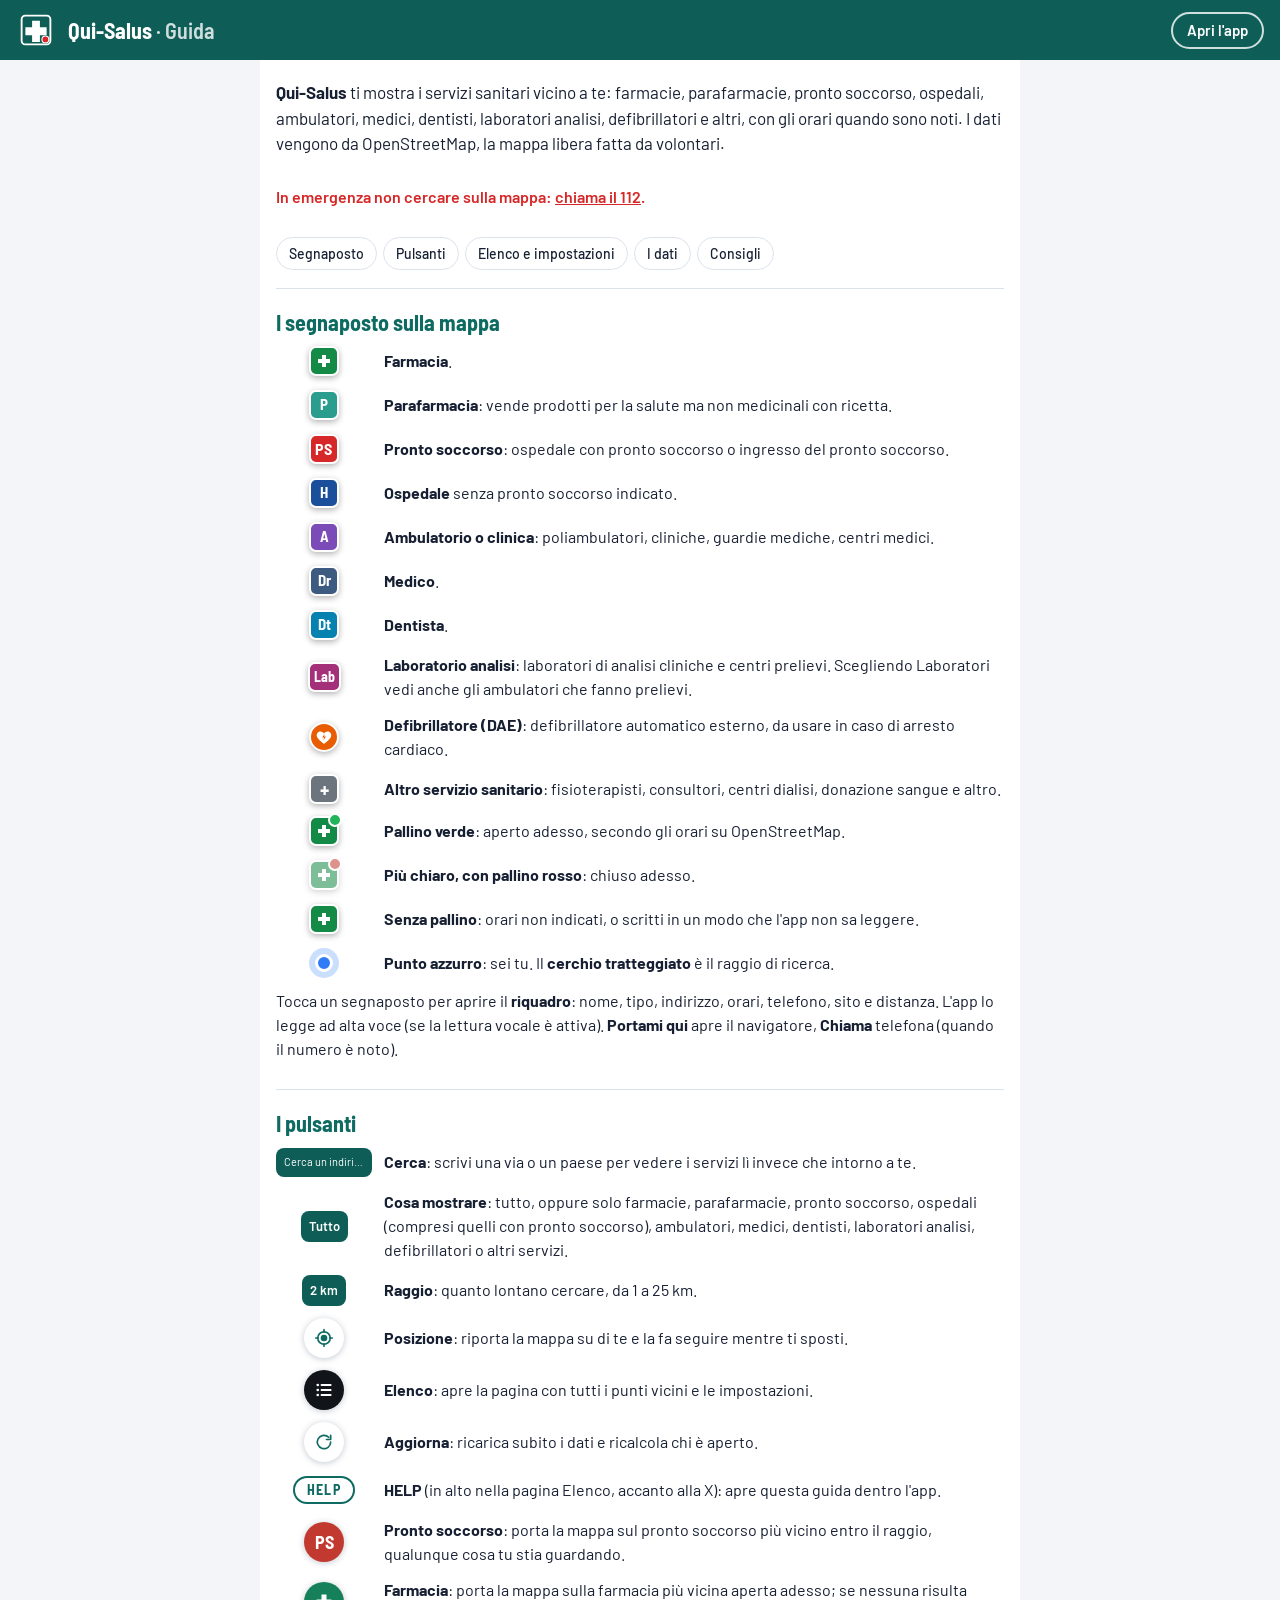
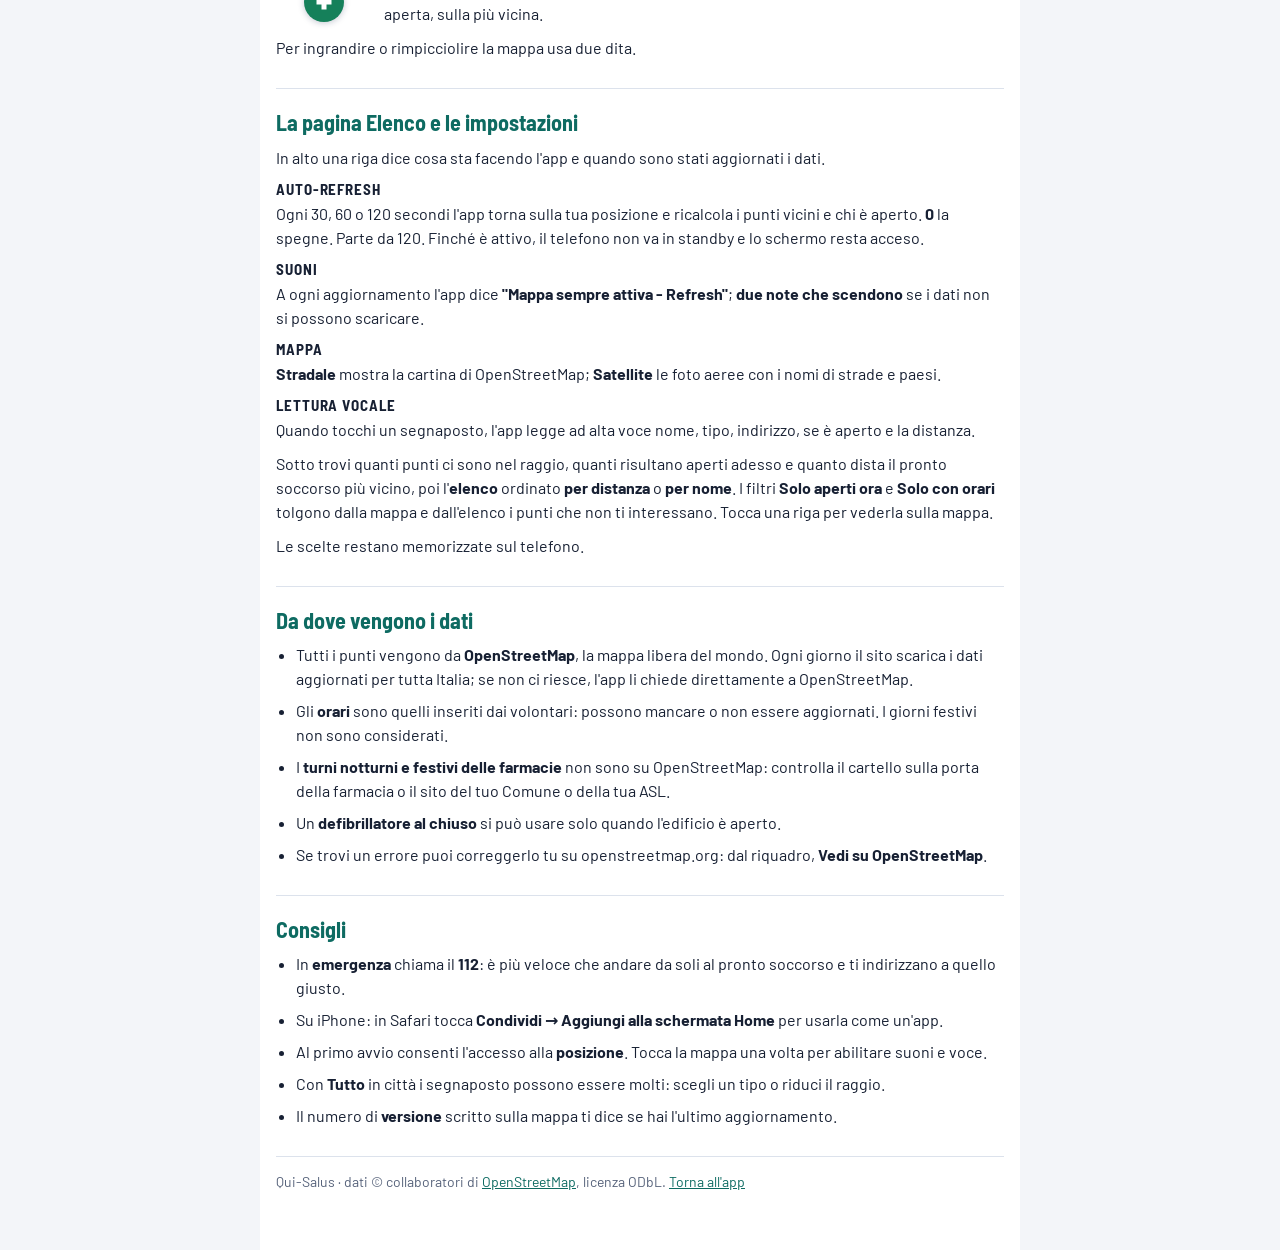
==== commit d40f9828: "Versione 4: HELP nell'Elenco, avviso vocale al refresh, via l'occhio verde, statistiche GoatCounter " ====
--- a/help.html
+++ b/help.html
@@ -137,9 +137,6 @@
   position: absolute; left: 16px; top: 16px; z-index: 900;
   display: flex; flex-direction: column; align-items: center; gap: 12px;
 }
-/* Occhio verde: schermo tenuto acceso (Wake Lock) mentre l'auto-refresh è attivo */
-.fab-occhio { width: 40px; height: 40px; background: var(--libero); color: #fff; }
-.g-fab.occhio { background: var(--libero); color: #fff; }
 .fab-azioni {
   position: absolute; left: 16px; bottom: calc(24px + env(safe-area-inset-bottom, 0px)); z-index: 900;
   display: flex; flex-direction: column; align-items: center; gap: 14px;
@@ -172,6 +169,13 @@
   border-bottom: 1px solid var(--bordo);
 }
 .pannello-testa h2 { margin: 0; font: 700 24px/1.1 var(--font-display); }
+/* Pulsante ovale HELP nella pagina Elenco, tra il titolo e la X */
+.btn-help {
+  margin-left: auto; border: 2px solid var(--blu); border-radius: 999px;
+  padding: 6px 18px; min-height: 40px; background: var(--superficie); color: var(--blu);
+  font: 700 17px/1 var(--font-display); letter-spacing: .08em;
+}
+.btn-help.g-help { margin-left: 0; min-height: 0; display: inline-block; font-size: 14px; padding: 5px 12px; }
 .chiudi {
   width: 44px; height: 44px; border-radius: 50%; border: 0;
   display: grid; place-items: center; background: var(--bg); color: var(--testo);
@@ -520,8 +524,7 @@
             <li><span class="g-segno"><span class="g-fab"><svg viewBox="0 0 24 24" width="20" height="20" aria-hidden="true"><circle cx="12" cy="12" r="4" fill="currentColor"/><path d="M12 2v3M12 19v3M2 12h3M19 12h3" stroke="currentColor" stroke-width="2" stroke-linecap="round"/><circle cx="12" cy="12" r="7.5" fill="none" stroke="currentColor" stroke-width="2"/></svg></span></span><div><b>Posizione</b>: riporta la mappa su di te e la fa seguire mentre ti sposti.</div></li>
             <li><span class="g-segno"><span class="g-fab nero"><svg viewBox="0 0 24 24" width="20" height="20" aria-hidden="true"><path d="M9 6h11M9 12h11M9 18h11" stroke="currentColor" stroke-width="2.2" stroke-linecap="round"/><circle cx="4.5" cy="6" r="1.6" fill="currentColor"/><circle cx="4.5" cy="12" r="1.6" fill="currentColor"/><circle cx="4.5" cy="18" r="1.6" fill="currentColor"/></svg></span></span><div><b>Elenco</b>: apre la pagina con tutti i punti vicini e le impostazioni.</div></li>
             <li><span class="g-segno"><span class="g-fab"><svg viewBox="0 0 24 24" width="20" height="20" aria-hidden="true"><path d="M20 12a8 8 0 1 1-2.34-5.66M20 4v5h-5" fill="none" stroke="currentColor" stroke-width="2" stroke-linecap="round" stroke-linejoin="round"/></svg></span></span><div><b>Aggiorna</b>: ricarica subito i dati e ricalcola chi è aperto.</div></li>
-            <li><span class="g-segno"><span class="g-fab occhio"><svg viewBox="0 0 24 24" width="20" height="20" aria-hidden="true"><path d="M2 12s3.6-6.5 10-6.5S22 12 22 12s-3.6 6.5-10 6.5S2 12 2 12Z" fill="none" stroke="currentColor" stroke-width="2" stroke-linejoin="round"/><circle cx="12" cy="12" r="3.2" fill="currentColor"/></svg></span></span><div><b>Occhio verde</b> (sotto il ?): lo schermo resta sempre acceso perché l'AUTO-REFRESH è attivo. Sparisce con AUTO-REFRESH a 0.</div></li>
-            <li><span class="g-segno"><span class="g-fab"><svg viewBox="0 0 24 24" width="22" height="22" aria-hidden="true"><path d="M9.2 9a2.9 2.9 0 1 1 4.1 2.6c-.8.4-1.3 1.1-1.3 2v.6" fill="none" stroke="currentColor" stroke-width="2.2" stroke-linecap="round"/><circle cx="12" cy="17.6" r="1.3" fill="currentColor"/></svg></span></span><div><b>Guida</b> (in alto a sinistra sulla mappa): apre questa guida dentro l'app.</div></li>
+            <li><span class="g-segno"><span class="btn-help g-help">HELP</span></span><div><b>HELP</b> (in alto nella pagina Elenco, accanto alla X): apre questa guida dentro l'app.</div></li>
             <li><span class="g-segno"><span class="g-fab rosso"><b style="font:700 18px/1 var(--font-display)">PS</b></span></span><div><b>Pronto soccorso</b>: porta la mappa sul pronto soccorso più vicino entro il raggio, qualunque cosa tu stia guardando.</div></li>
             <li><span class="g-segno"><span class="g-fab verde"><svg viewBox="0 0 24 24" width="20" height="20" aria-hidden="true"><path d="M9 3h6v6h6v6h-6v6H9v-6H3V9h6z" fill="currentColor"/></svg></span></span><div><b>Farmacia</b>: porta la mappa sulla farmacia più vicina aperta adesso; se nessuna risulta aperta, sulla più vicina.</div></li>
           </ul>
@@ -534,9 +537,9 @@
           <dl class="g-def">
             <dt>AUTO-REFRESH</dt>
             <dd>Ogni 30, 60 o 120 secondi l'app torna sulla tua posizione e ricalcola i punti vicini e chi è aperto. <b>0</b> la spegne. Parte da 120.
-              Finché è attivo, il telefono non va in standby e lo schermo resta acceso (compare l'occhio verde sulla mappa).</dd>
+              Finché è attivo, il telefono non va in standby e lo schermo resta acceso.</dd>
             <dt>SUONI</dt>
-            <dd>Un <b>bing</b> quando l'aggiornamento è finito; <b>due note che scendono</b> se i dati non si possono scaricare.</dd>
+            <dd>A ogni aggiornamento l'app dice <b>"Mappa sempre attiva - Refresh"</b>; <b>due note che scendono</b> se i dati non si possono scaricare.</dd>
             <dt>MAPPA</dt>
             <dd><b>Stradale</b> mostra la cartina di OpenStreetMap; <b>Satellite</b> le foto aeree con i nomi di strade e paesi.</dd>
             <dt>LETTURA VOCALE</dt>
@@ -575,5 +578,7 @@
         <a href="./">Torna all'app</a></p>
     </footer>
   </main>
+  <!-- Statistiche d'uso anonime, senza cookie: https://salus.goatcounter.com -->
+  <script data-goatcounter="https://salus.goatcounter.com/count" async src="https://gc.zgo.at/count.js"></script>
 </body>
 </html>
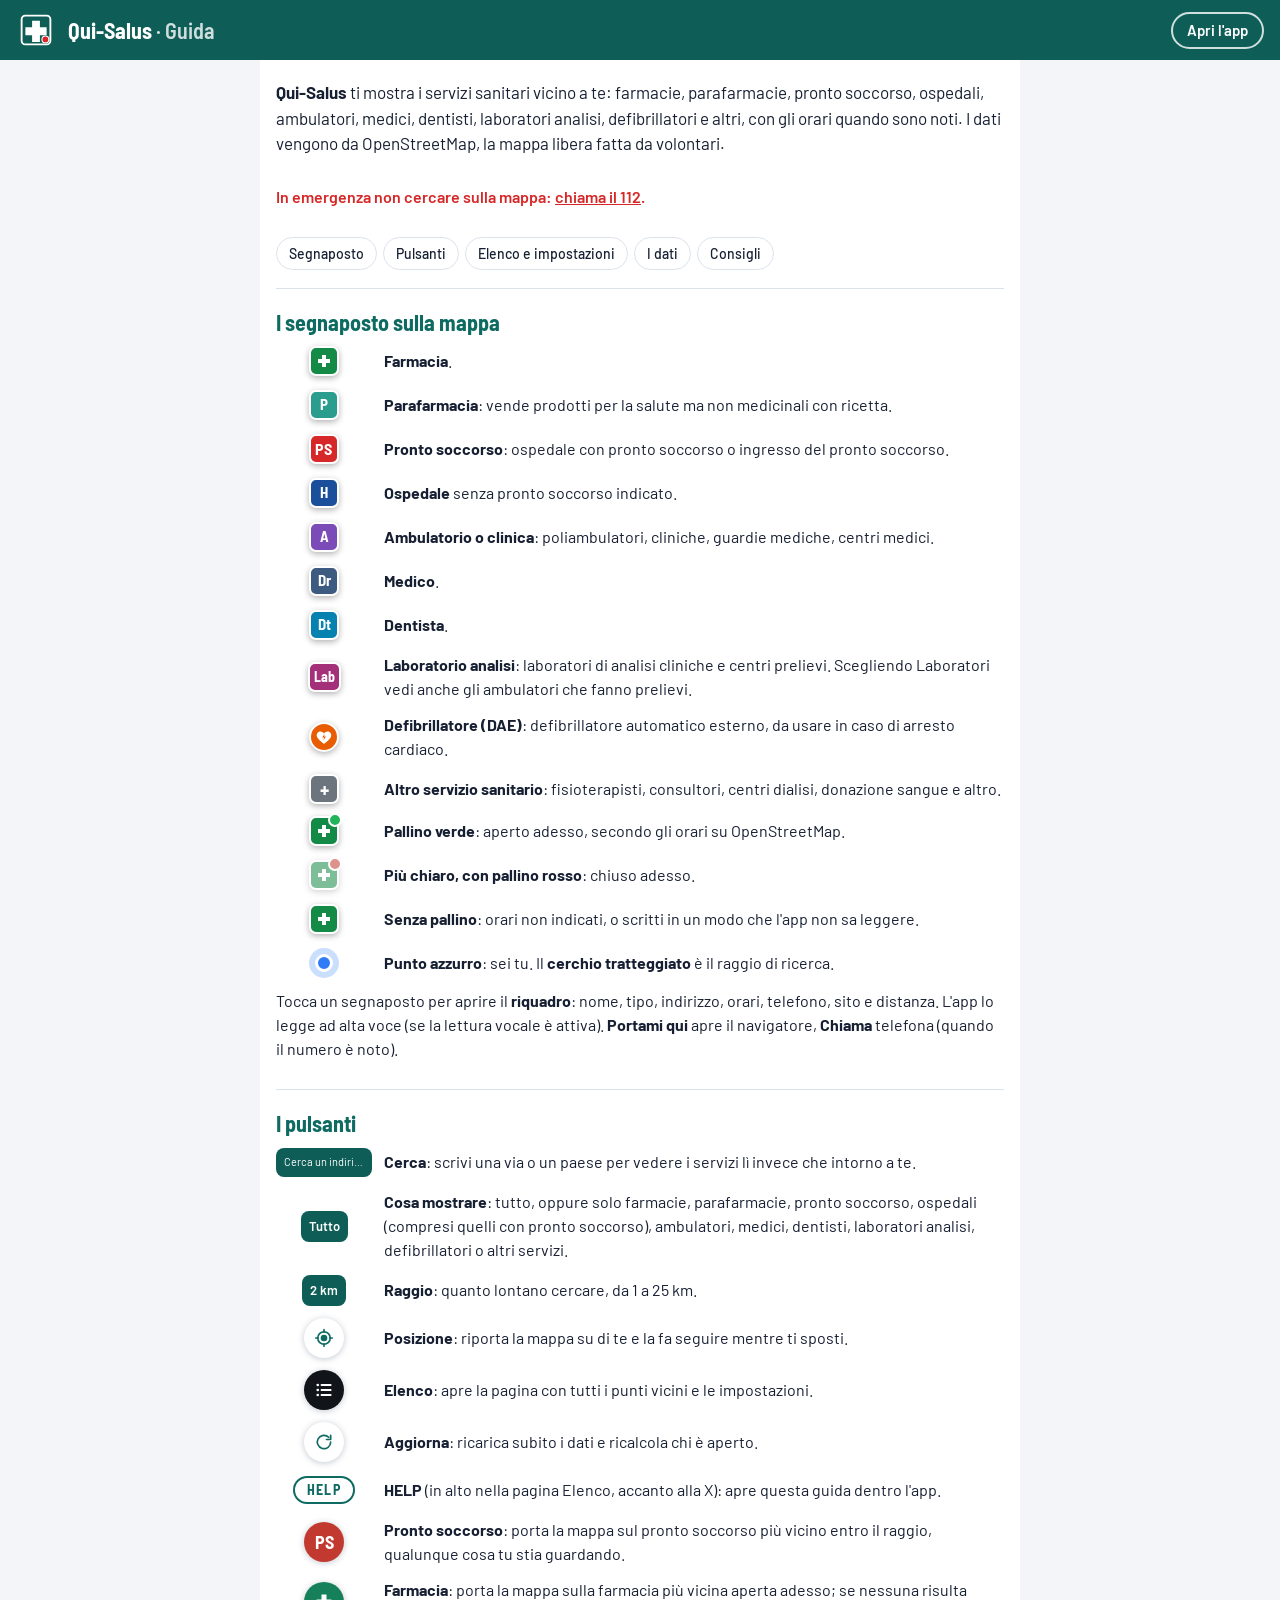
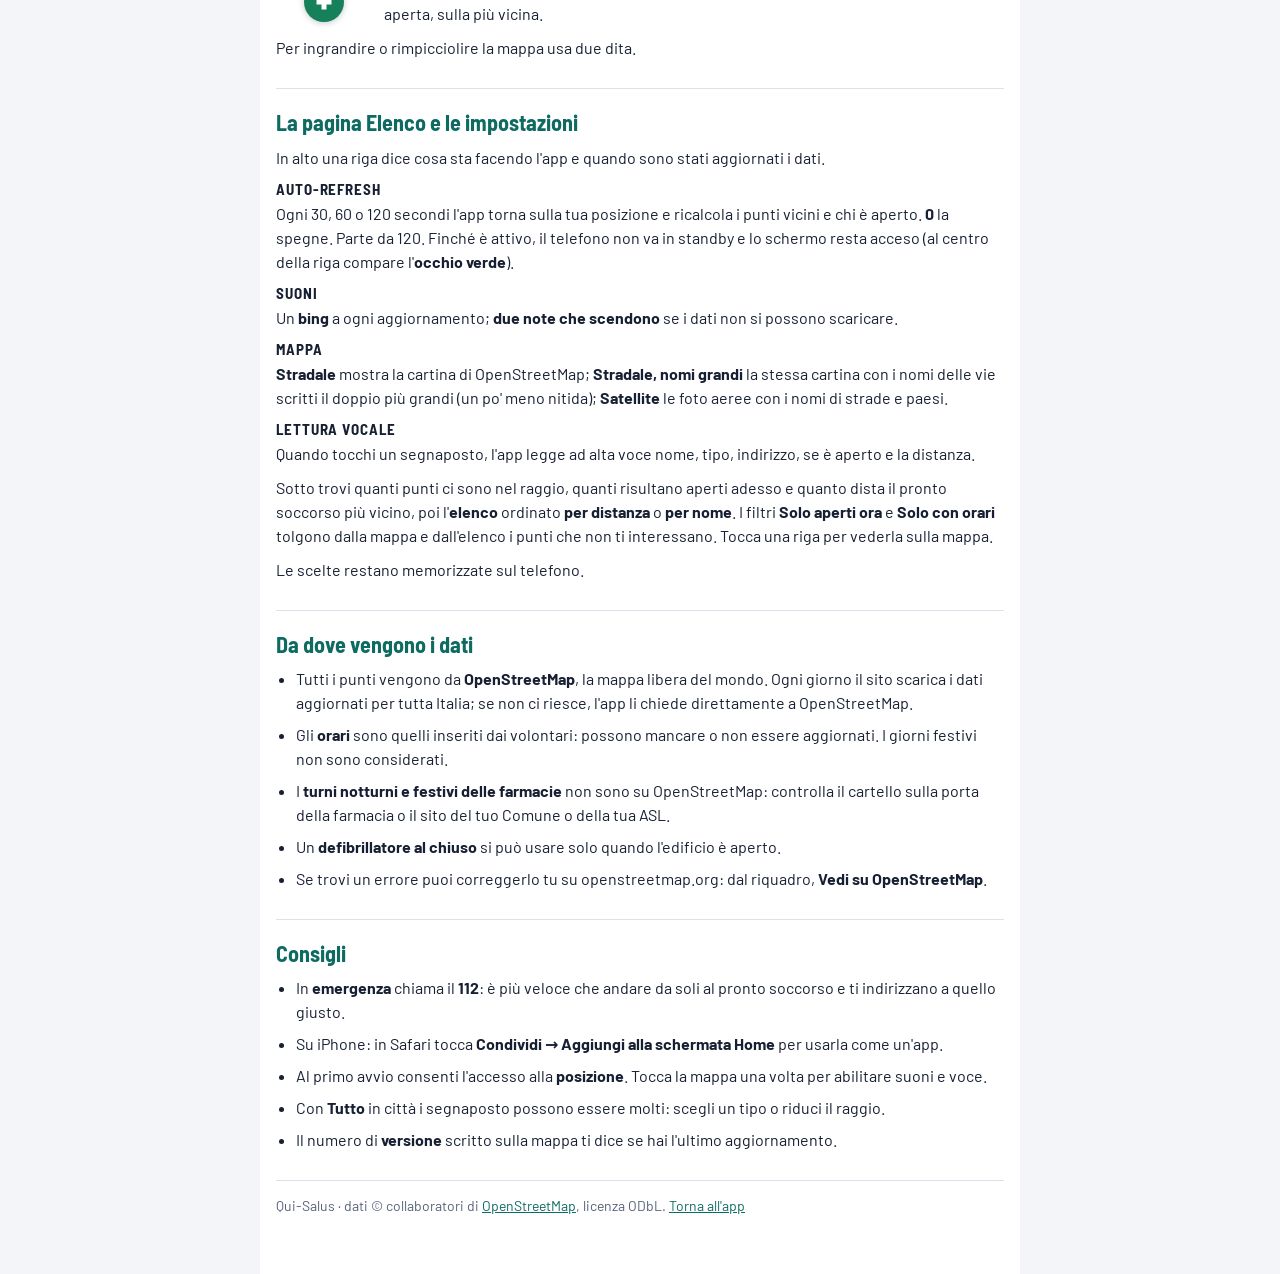
==== commit 41adfec1: "Allinea a Distributori: bing al refresh, occhio verde in AUTO-REFRESH, mappa con nomi grandi, notifi" ====
--- a/help.html
+++ b/help.html
@@ -537,11 +537,12 @@
           <dl class="g-def">
             <dt>AUTO-REFRESH</dt>
             <dd>Ogni 30, 60 o 120 secondi l'app torna sulla tua posizione e ricalcola i punti vicini e chi è aperto. <b>0</b> la spegne. Parte da 120.
-              Finché è attivo, il telefono non va in standby e lo schermo resta acceso.</dd>
+              Finché è attivo, il telefono non va in standby e lo schermo resta acceso
+              (al centro della riga compare l'<b>occhio verde</b>).</dd>
             <dt>SUONI</dt>
-            <dd>A ogni aggiornamento l'app dice <b>"Mappa sempre attiva - Refresh"</b>; <b>due note che scendono</b> se i dati non si possono scaricare.</dd>
+            <dd>Un <b>bing</b> a ogni aggiornamento; <b>due note che scendono</b> se i dati non si possono scaricare.</dd>
             <dt>MAPPA</dt>
-            <dd><b>Stradale</b> mostra la cartina di OpenStreetMap; <b>Satellite</b> le foto aeree con i nomi di strade e paesi.</dd>
+            <dd><b>Stradale</b> mostra la cartina di OpenStreetMap; <b>Stradale, nomi grandi</b> la stessa cartina con i nomi delle vie scritti il doppio più grandi (un po' meno nitida); <b>Satellite</b> le foto aeree con i nomi di strade e paesi.</dd>
             <dt>LETTURA VOCALE</dt>
             <dd>Quando tocchi un segnaposto, l'app legge ad alta voce nome, tipo, indirizzo, se è aperto e la distanza.</dd>
           </dl>
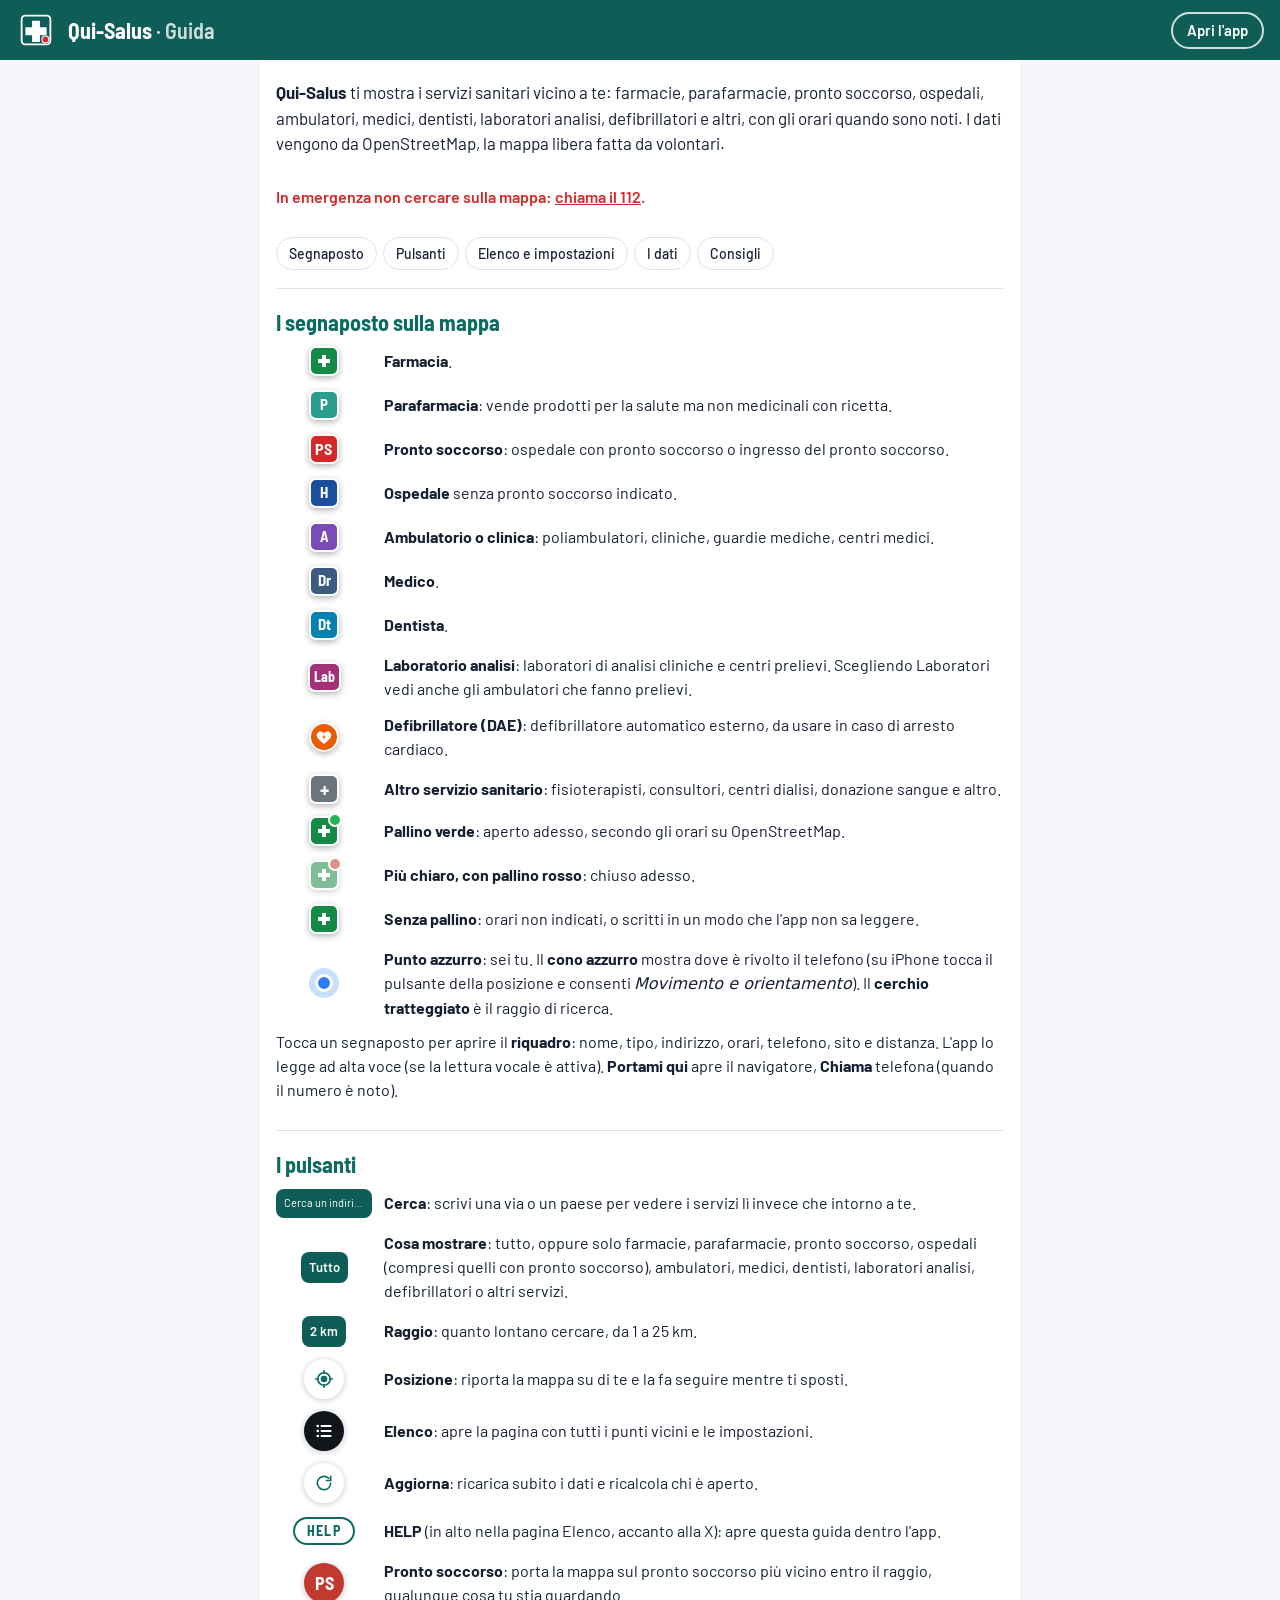
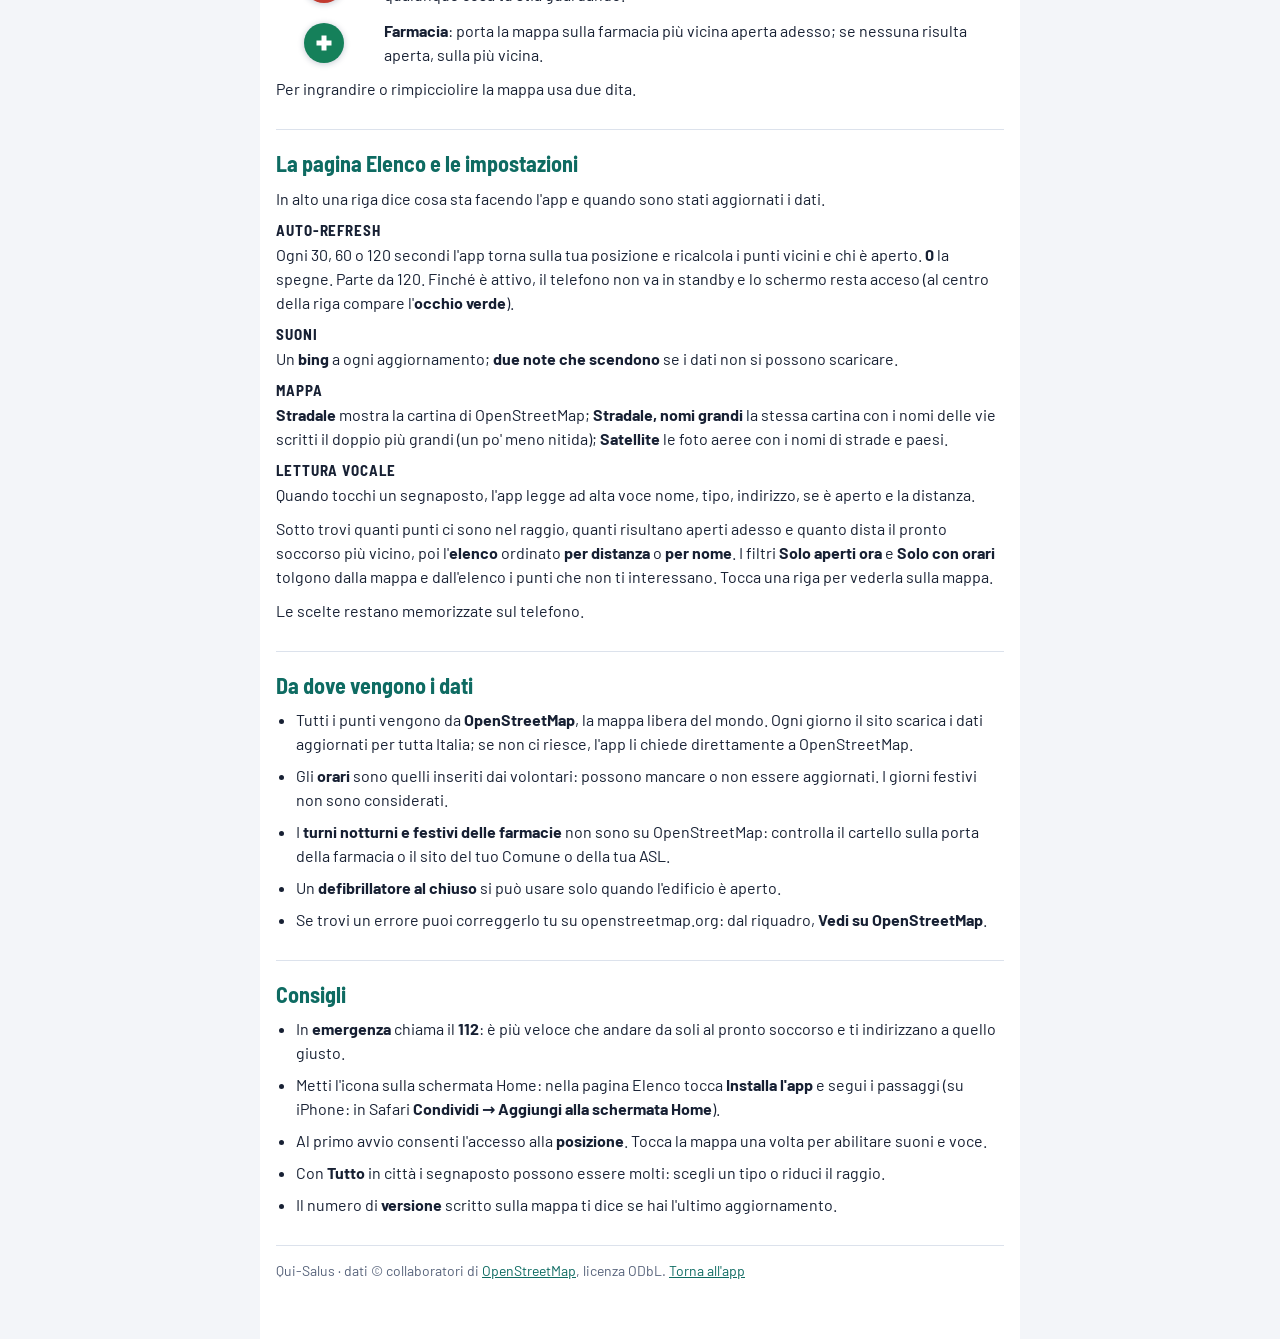
==== commit 8d85b694: "Riquadro «Installa l'app» e cono azzurro dell'orientamento sul pallino della posizione; versione 8 C" ====
--- a/help.html
+++ b/help.html
@@ -6,7 +6,7 @@
   <title>Qui-Salus · Guida</title>
   <meta name="description" content="Guida all'uso di Qui-Salus: farmacie, pronto soccorso, ospedali e altri servizi sanitari vicino a te, da OpenStreetMap">
   <meta name="theme-color" content="#0e5e57">
-  <link rel="icon" href="icon.svg" type="image/svg+xml">
+  <link rel="icon" href="favicon-64.png" type="image/png">
   <link rel="apple-touch-icon" href="apple-touch-icon.png">
   <link rel="preconnect" href="https://fonts.googleapis.com">
   <link rel="preconnect" href="https://fonts.gstatic.com" crossorigin>
@@ -508,7 +508,7 @@
             <li><span class="g-segno"><span class="mk tipo-F aperto"><svg viewBox="0 0 24 24" width="16" height="16" aria-hidden="true"><path d="M9 3h6v6h6v6h-6v6H9v-6H3V9h6z" fill="currentColor"/></svg></span></span><div><b>Pallino verde</b>: aperto adesso, secondo gli orari su OpenStreetMap.</div></li>
             <li><span class="g-segno"><span class="mk tipo-F chiuso"><svg viewBox="0 0 24 24" width="16" height="16" aria-hidden="true"><path d="M9 3h6v6h6v6h-6v6H9v-6H3V9h6z" fill="currentColor"/></svg></span></span><div><b>Più chiaro, con pallino rosso</b>: chiuso adesso.</div></li>
             <li><span class="g-segno"><span class="mk tipo-F"><svg viewBox="0 0 24 24" width="16" height="16" aria-hidden="true"><path d="M9 3h6v6h6v6h-6v6H9v-6H3V9h6z" fill="currentColor"/></svg></span></span><div><b>Senza pallino</b>: orari non indicati, o scritti in un modo che l'app non sa leggere.</div></li>
-            <li><span class="g-segno"><span class="io"></span></span><div><b>Punto azzurro</b>: sei tu. Il <b>cerchio tratteggiato</b> è il raggio di ricerca.</div></li>
+            <li><span class="g-segno"><span class="io"></span></span><div><b>Punto azzurro</b>: sei tu. Il <b>cono azzurro</b> mostra dove è rivolto il telefono (su iPhone tocca il pulsante della posizione e consenti <i>Movimento e orientamento</i>). Il <b>cerchio tratteggiato</b> è il raggio di ricerca.</div></li>
           </ul>
           <p>Tocca un segnaposto per aprire il <b>riquadro</b>: nome, tipo, indirizzo, orari, telefono, sito e distanza.
             L'app lo legge ad alta voce (se la lettura vocale è attiva). <b>Portami qui</b> apre il navigatore,
@@ -568,7 +568,7 @@
           <h3>Consigli</h3>
           <ul class="g-punti">
             <li>In <b>emergenza</b> chiama il <b>112</b>: è più veloce che andare da soli al pronto soccorso e ti indirizzano a quello giusto.</li>
-            <li>Su iPhone: in Safari tocca <b>Condividi → Aggiungi alla schermata Home</b> per usarla come un'app.</li>
+            <li>Metti l'icona sulla schermata Home: nella pagina Elenco tocca <b>Installa l'app</b> e segui i passaggi (su iPhone: in Safari <b>Condividi → Aggiungi alla schermata Home</b>).</li>
             <li>Al primo avvio consenti l'accesso alla <b>posizione</b>. Tocca la mappa una volta per abilitare suoni e voce.</li>
             <li>Con <b>Tutto</b> in città i segnaposto possono essere molti: scegli un tipo o riduci il raggio.</li>
             <li>Il numero di <b>versione</b> scritto sulla mappa ti dice se hai l'ultimo aggiornamento.</li>
